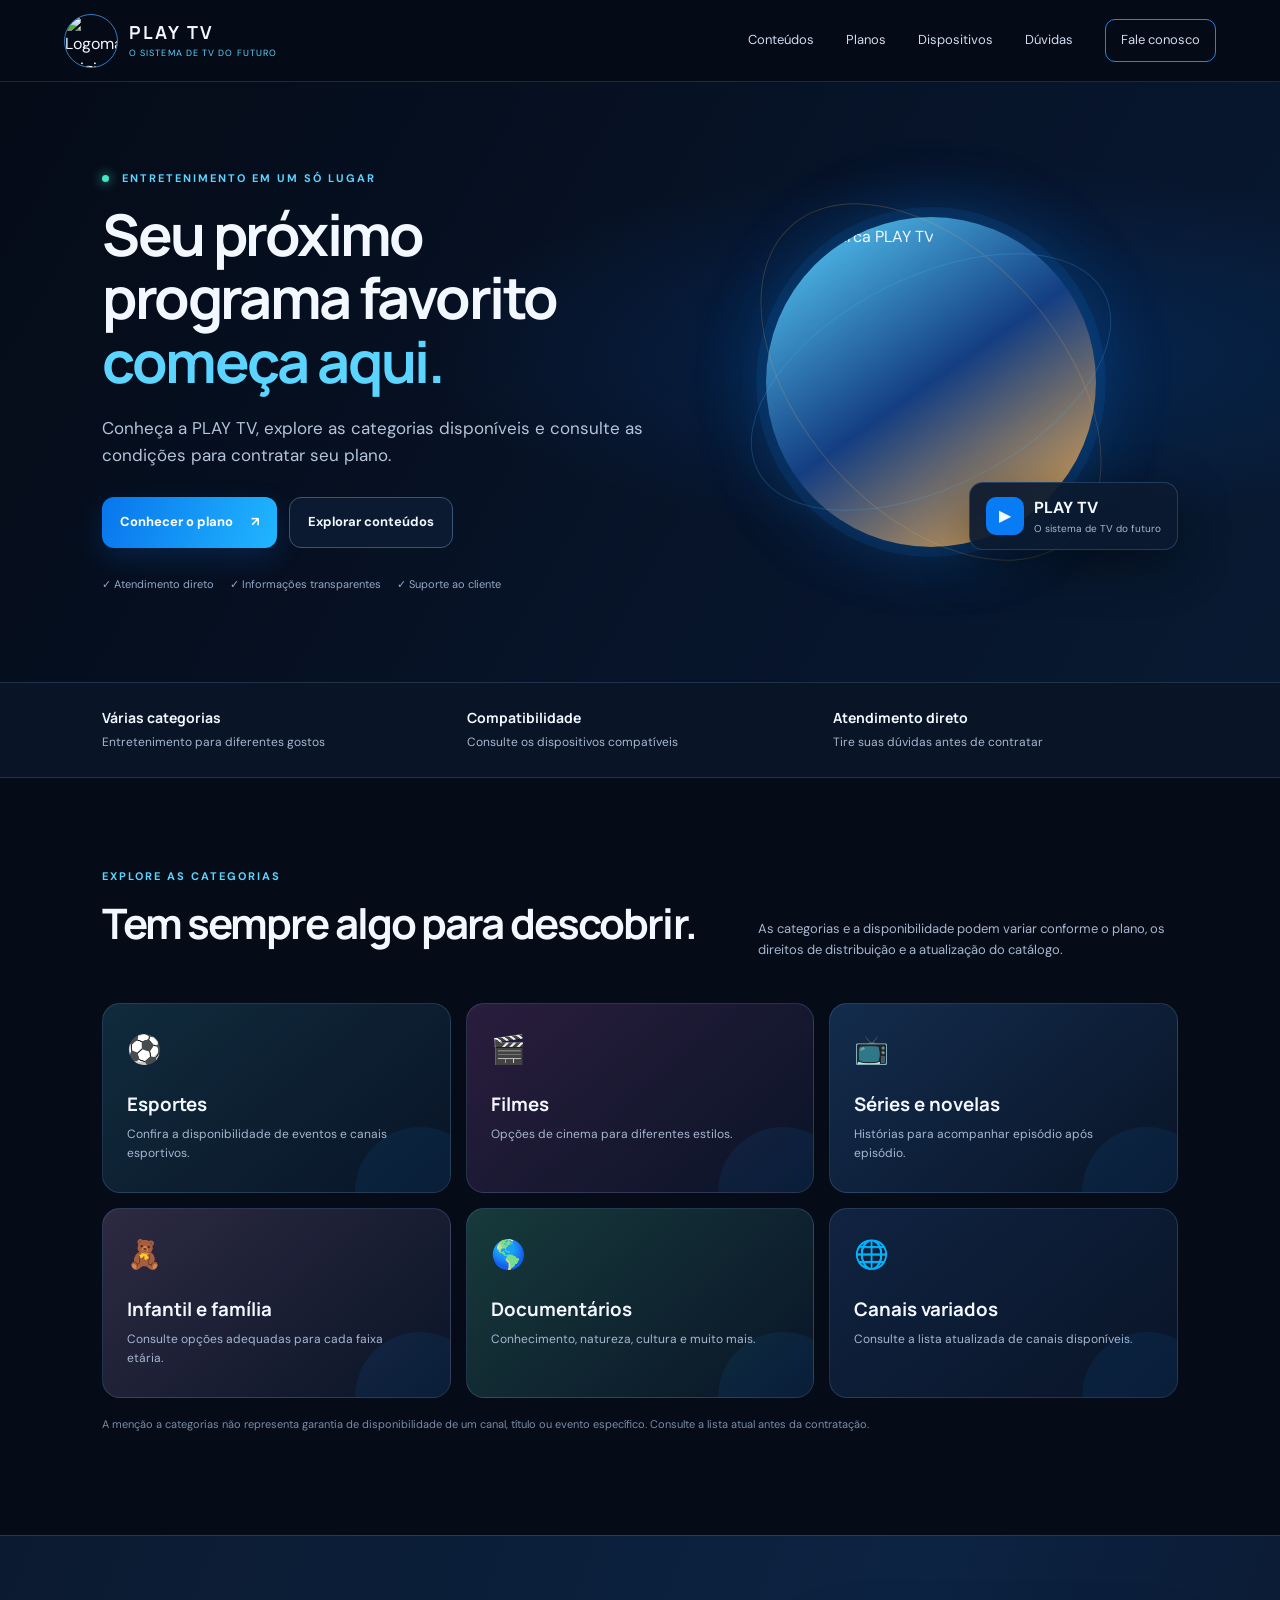
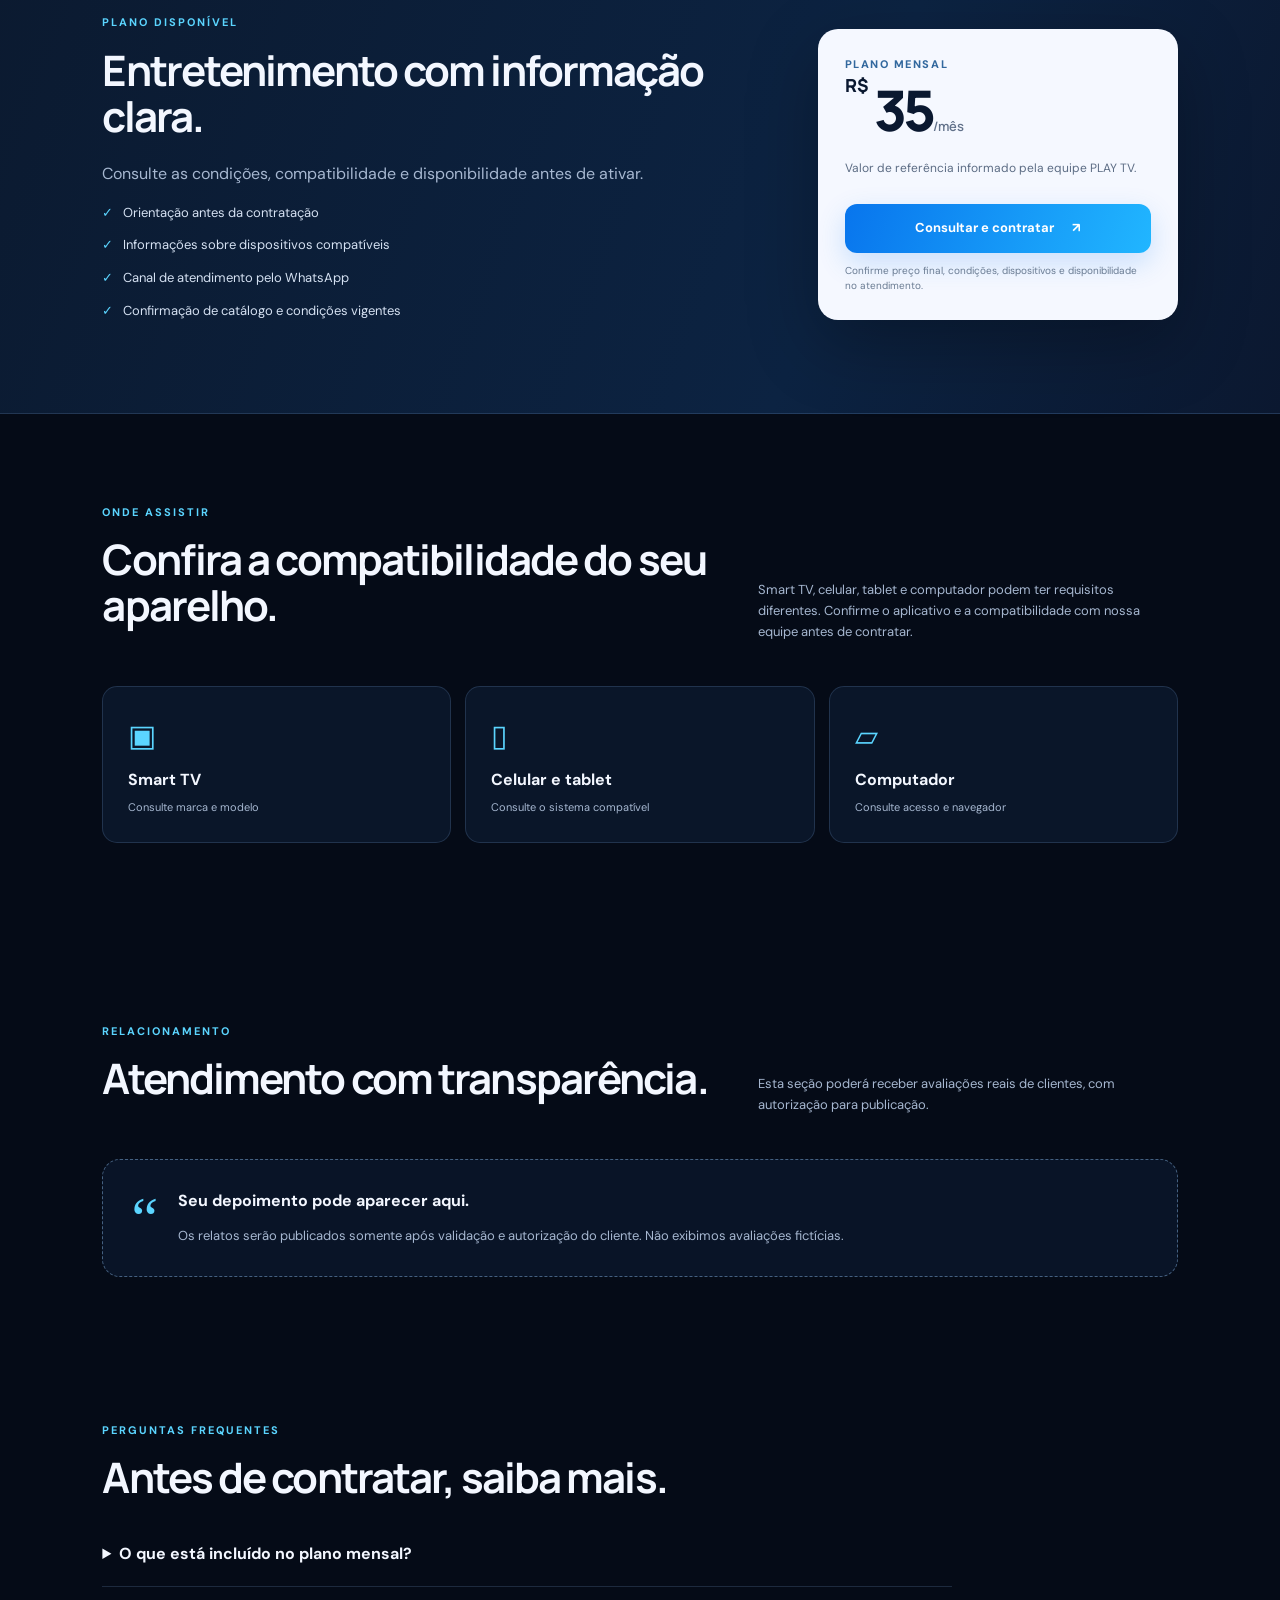
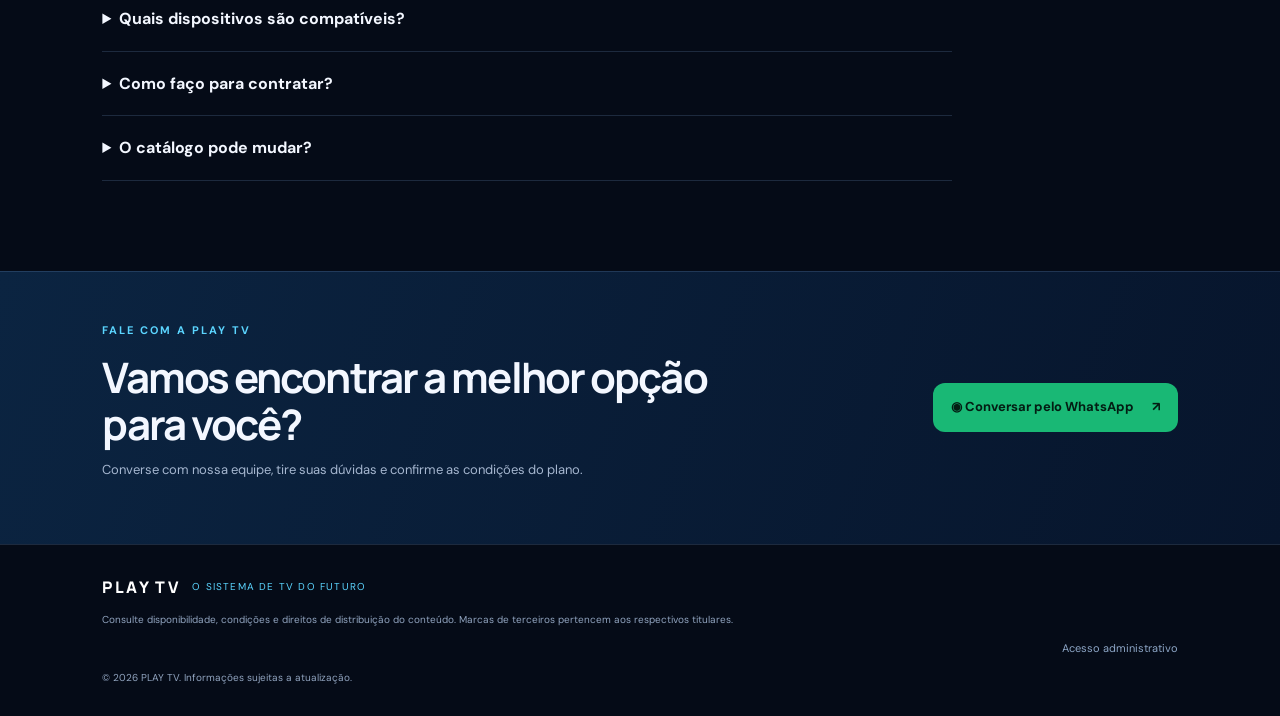
==== index.html @ 5b971e77 "Add files via upload" ====
<!doctype html>
<html lang="pt-BR">
<head>
<meta charset="utf-8"><meta name="viewport" content="width=device-width,initial-scale=1">
<meta name="theme-color" content="#07152e">
<meta name="description" content="Conheça a PLAY TV, opções de entretenimento, planos e atendimento.">
<title>PLAY TV | O sistema de TV do futuro</title>
<link rel="icon" href="assets/play-tv-logo-original.jpg">
<link rel="stylesheet" href="styles.css">
</head>
<body>
<header class="topbar">
  <a class="brand" href="#inicio" aria-label="PLAY TV início"><img src="assets/play-tv-logo-original.jpg" alt="Logomarca original PLAY TV"><span><b>PLAY TV</b><small>O SISTEMA DE TV DO FUTURO</small></span></a>
  <button class="menu-toggle" id="menuToggle" aria-label="Abrir menu">☰</button>
  <nav id="nav"><a href="#conteudos">Conteúdos</a><a href="#planos">Planos</a><a href="#dispositivos">Dispositivos</a><a href="#duvidas">Dúvidas</a><a class="nav-cta" href="#contato">Fale conosco</a></nav>
</header>
<main>
<section class="hero" id="inicio">
  <div class="hero-copy">
    <p class="eyebrow"><span class="live-dot"></span> ENTRETENIMENTO EM UM SÓ LUGAR</p>
    <h1>Seu próximo programa favorito <em>começa aqui.</em></h1>
    <p class="lead">Conheça a PLAY TV, explore as categorias disponíveis e consulte as condições para contratar seu plano.</p>
    <div class="hero-actions"><a class="button primary" href="#planos">Conhecer o plano <span>↗</span></a><a class="button secondary" href="#conteudos">Explorar conteúdos</a></div>
    <div class="trust-row"><span>✓ Atendimento direto</span><span>✓ Informações transparentes</span><span>✓ Suporte ao cliente</span></div>
  </div>
  <div class="hero-art"><div class="orbit orbit-a"></div><div class="orbit orbit-b"></div><div class="logo-frame"><img src="assets/play-tv-logo-original.jpg" alt="Logomarca PLAY TV"></div><div class="float-card"><span class="float-icon">▶</span><span><b>PLAY TV</b><small>O sistema de TV do futuro</small></span></div></div>
</section>
<section class="metrics" aria-label="Destaques"><div><b>Várias categorias</b><span>Entretenimento para diferentes gostos</span></div><div><b>Compatibilidade</b><span>Consulte os dispositivos compatíveis</span></div><div><b>Atendimento direto</b><span>Tire suas dúvidas antes de contratar</span></div></section>
<section class="section" id="conteudos">
  <div class="section-heading"><div><p class="eyebrow">EXPLORE AS CATEGORIAS</p><h2>Tem sempre algo para descobrir.</h2></div><p>As categorias e a disponibilidade podem variar conforme o plano, os direitos de distribuição e a atualização do catálogo.</p></div>
  <div class="category-grid">
    <article class="category cat-sports"><span>⚽</span><h3>Esportes</h3><p>Confira a disponibilidade de eventos e canais esportivos.</p></article>
    <article class="category cat-movies"><span>🎬</span><h3>Filmes</h3><p>Opções de cinema para diferentes estilos.</p></article>
    <article class="category cat-series"><span>📺</span><h3>Séries e novelas</h3><p>Histórias para acompanhar episódio após episódio.</p></article>
    <article class="category cat-family"><span>🧸</span><h3>Infantil e família</h3><p>Consulte opções adequadas para cada faixa etária.</p></article>
    <article class="category cat-docs"><span>🌎</span><h3>Documentários</h3><p>Conhecimento, natureza, cultura e muito mais.</p></article>
    <article class="category cat-world"><span>🌐</span><h3>Canais variados</h3><p>Consulte a lista atualizada de canais disponíveis.</p></article>
  </div>
  <p class="fineprint">A menção a categorias não representa garantia de disponibilidade de um canal, título ou evento específico. Consulte a lista atual antes da contratação.</p>
</section>
<section class="plan-section" id="planos"><div class="plan-wrap"><div><p class="eyebrow">PLANO DISPONÍVEL</p><h2>Entretenimento com informação clara.</h2><p class="muted">Consulte as condições, compatibilidade e disponibilidade antes de ativar.</p><ul class="check-list"><li>Orientação antes da contratação</li><li>Informações sobre dispositivos compatíveis</li><li>Canal de atendimento pelo WhatsApp</li><li>Confirmação de catálogo e condições vigentes</li></ul></div><article class="price-card"><div class="plan-label">PLANO MENSAL</div><div class="price"><span>R$</span>35<small>/mês</small></div><p>Valor de referência informado pela equipe PLAY TV.</p><a class="button primary full" href="#contato">Consultar e contratar <span>↗</span></a><small class="price-note">Confirme preço final, condições, dispositivos e disponibilidade no atendimento.</small></article></div></section>
<section class="section devices" id="dispositivos"><div class="section-heading"><div><p class="eyebrow">ONDE ASSISTIR</p><h2>Confira a compatibilidade do seu aparelho.</h2></div><p>Smart TV, celular, tablet e computador podem ter requisitos diferentes. Confirme o aplicativo e a compatibilidade com nossa equipe antes de contratar.</p></div><div class="device-grid"><div><span>▣</span><b>Smart TV</b><small>Consulte marca e modelo</small></div><div><span>▯</span><b>Celular e tablet</b><small>Consulte o sistema compatível</small></div><div><span>▱</span><b>Computador</b><small>Consulte acesso e navegador</small></div></div></section>
<section class="section reviews"><div class="section-heading"><div><p class="eyebrow">RELACIONAMENTO</p><h2>Atendimento com transparência.</h2></div><p>Esta seção poderá receber avaliações reais de clientes, com autorização para publicação.</p></div><div class="review-placeholder"><span>“</span><div><b>Seu depoimento pode aparecer aqui.</b><p>Os relatos serão publicados somente após validação e autorização do cliente. Não exibimos avaliações fictícias.</p></div></div></section>
<section class="faq-section section" id="duvidas"><p class="eyebrow">PERGUNTAS FREQUENTES</p><h2>Antes de contratar, saiba mais.</h2><div class="faq-list">
<details><summary>O que está incluído no plano mensal?</summary><p>O conteúdo disponível depende do catálogo e das condições vigentes. Peça a lista atualizada antes de contratar.</p></details>
<details><summary>Quais dispositivos são compatíveis?</summary><p>A compatibilidade depende do aplicativo, do aparelho e do sistema operacional. Informe o modelo do seu dispositivo no atendimento.</p></details>
<details><summary>Como faço para contratar?</summary><p>Entre em contato pelo botão de WhatsApp, confirme preço, catálogo, requisitos e condições de uso.</p></details>
<details><summary>O catálogo pode mudar?</summary><p>Sim. Disponibilidade de canais e títulos pode mudar. Por isso, a lista atualizada deve ser confirmada antes da contratação.</p></details>
</div></section>
<section class="contact-section" id="contato"><div><p class="eyebrow">FALE COM A PLAY TV</p><h2>Vamos encontrar a melhor opção para você?</h2><p>Converse com nossa equipe, tire suas dúvidas e confirme as condições do plano.</p></div><a class="button whatsapp" id="whatsappLink" href="https://wa.me/5531993177883" target="_blank" rel="noopener">◉ Conversar pelo WhatsApp <span>↗</span></a></section>
</main>
<footer><a class="footer-brand" href="#inicio">PLAY TV</a><span>O SISTEMA DE TV DO FUTURO</span><small>Consulte disponibilidade, condições e direitos de distribuição do conteúdo. Marcas de terceiros pertencem aos respectivos titulares.</small><a href="admin.html" class="admin-link">Acesso administrativo</a><small>© <span id="year"></span> PLAY TV. Informações sujeitas a atualização.</small></footer>
<script src="app.js"></script>
</body></html>
---- styles.css ----
@import url('https://fonts.googleapis.com/css2?family=DM+Sans:wght@400;500;600;700&family=Manrope:wght@400;500;600;700;800&display=swap');
:root{--bg:#050b17;--panel:#0b1830;--panel2:#102341;--blue:#1688ff;--cyan:#5bd5ff;--gold:#ffb44a;--text:#f3f7ff;--muted:#a6b7d0;--line:rgba(140,180,235,.18);--radius:22px}*{box-sizing:border-box}html{scroll-behavior:smooth;scroll-padding-top:90px}body{margin:0;background:var(--bg);color:var(--text);font-family:'DM Sans',sans-serif;line-height:1.6}a{color:inherit;text-decoration:none}.topbar{height:82px;padding:10px clamp(18px,5vw,76px);display:flex;align-items:center;justify-content:space-between;gap:20px;position:sticky;top:0;z-index:10;background:rgba(5,11,23,.91);backdrop-filter:blur(18px);border-bottom:1px solid var(--line)}.brand{display:flex;align-items:center;gap:11px}.brand img{width:54px;height:54px;object-fit:cover;border-radius:50%;border:1px solid #347cc4}.brand span{display:grid;line-height:1.2}.brand b{font-family:Manrope,sans-serif;letter-spacing:.12em;font-size:18px}.brand small{color:var(--cyan);font-size:9px;letter-spacing:.12em;margin-top:5px}nav{display:flex;align-items:center;gap:clamp(12px,2.5vw,34px);font-size:13px;color:#d0dced}nav a:hover{color:var(--cyan)}.nav-cta{padding:10px 15px;border:1px solid #2b82dc;border-radius:10px}.menu-toggle{display:none;background:none;border:0;color:white;font-size:26px}.hero{min-height:600px;padding:70px clamp(20px,8vw,120px);display:grid;grid-template-columns:1.05fr .95fr;align-items:center;gap:35px;background:radial-gradient(ellipse at 76% 45%,rgba(0,117,255,.18),transparent 40%),linear-gradient(120deg,#050b17,#07152c 70%,#081a31)}.eyebrow{font-size:11px;font-weight:700;letter-spacing:.18em;color:var(--cyan);margin:0 0 15px}.live-dot{display:inline-block;width:7px;height:7px;border-radius:50%;background:#41e7c1;margin-right:8px;box-shadow:0 0 12px #41e7c1}.hero h1,.section h2,.plan-wrap h2,.contact-section h2{font-family:Manrope,sans-serif;font-size:clamp(34px,4.5vw,58px);line-height:1.1;letter-spacing:-.045em;margin:0 0 22px}.hero h1 em{font-style:normal;color:var(--cyan)}.lead{font-size:17px;color:#b4c4db;max-width:580px}.hero-actions{display:flex;gap:12px;flex-wrap:wrap;margin:28px 0}.button{display:inline-flex;justify-content:center;align-items:center;gap:18px;padding:14px 18px;border-radius:12px;font-weight:700;font-size:13px;transition:transform .2s,filter .2s}.button:hover{transform:translateY(-2px);filter:brightness(1.1)}.primary{background:linear-gradient(110deg,#0875ed,#21b6ff);box-shadow:0 10px 28px #0875ed30;color:white}.secondary{border:1px solid #3b5578;background:#0b1a30}.trust-row{display:flex;gap:16px;flex-wrap:wrap;color:#91a8c5;font-size:11px}.hero-art{height:420px;display:grid;place-items:center;position:relative;isolation:isolate}.hero-art:before{content:"";position:absolute;width:270px;height:270px;border-radius:50%;background:#007dff35;filter:blur(50px);z-index:-1}.logo-frame{width:min(78%,330px);aspect-ratio:1;border-radius:50%;padding:7px;background:linear-gradient(145deg,#5bd5ff,#143e82,#ffb44a);box-shadow:0 0 0 10px #137de51c,0 0 80px #1188ff38;overflow:hidden}.logo-frame img{width:100%;height:100%;object-fit:cover;border-radius:50%}.orbit{position:absolute;border:1px solid #48baff38;border-radius:50%;width:390px;height:210px;transform:rotate(-27deg)}.orbit-b{width:420px;height:260px;transform:rotate(48deg);border-color:#ffb44a32}.float-card{position:absolute;bottom:42px;right:0;background:#0b1a30ed;border:1px solid #4f83ba55;padding:12px 16px;border-radius:14px;display:flex;align-items:center;gap:10px;box-shadow:0 15px 50px #0006}.float-icon{display:grid;place-items:center;background:#087cf5;border-radius:10px;width:38px;height:38px}.float-card span:last-child{display:grid}.float-card small{font-size:10px;color:var(--muted)}.metrics{display:grid;grid-template-columns:repeat(3,1fr);padding:24px clamp(20px,8vw,120px);background:#091427;border-block:1px solid var(--line);gap:20px}.metrics div{display:grid;gap:4px}.metrics b{font-family:Manrope,sans-serif;font-size:14px}.metrics span{font-size:12px;color:var(--muted)}.section{padding:90px clamp(20px,8vw,120px)}.section-heading{display:flex;align-items:end;justify-content:space-between;gap:35px;margin-bottom:35px}.section-heading h2,.section h2,.plan-wrap h2,.contact-section h2{font-size:clamp(29px,3.3vw,42px)}.section-heading>p{max-width:420px;color:var(--muted);font-size:13px;margin:0 0 8px}.category-grid{display:grid;grid-template-columns:repeat(3,1fr);gap:15px}.category{min-height:190px;padding:24px;border:1px solid var(--line);border-radius:18px;background:linear-gradient(140deg,#102341,#091427);position:relative;overflow:hidden}.category:after{content:"";position:absolute;width:130px;height:130px;border-radius:50%;right:-35px;bottom:-65px;background:#118cff15}.category>span{font-size:28px}.category h3{margin:17px 0 5px;font-family:Manrope,sans-serif}.category p{margin:0;color:var(--muted);font-size:12px;max-width:290px}.cat-sports{background:linear-gradient(140deg,#102b3c,#091427)}.cat-movies{background:linear-gradient(140deg,#2a1d3d,#091427)}.cat-series{background:linear-gradient(140deg,#132c4c,#091427)}.cat-family{background:linear-gradient(140deg,#2d2a42,#091427)}.cat-docs{background:linear-gradient(140deg,#173a3b,#091427)}.fineprint{font-size:11px;color:#788da9;margin-top:18px}.plan-section{padding:78px clamp(20px,8vw,120px);background:linear-gradient(110deg,#0b1a30,#0c2342 65%,#0b1830);border-block:1px solid var(--line)}.plan-wrap{display:grid;grid-template-columns:1fr minmax(260px,360px);gap:50px;align-items:center;max-width:1100px;margin:auto}.muted{color:var(--muted)}.check-list{list-style:none;padding:0;display:grid;gap:12px;color:#d5e1f2;font-size:13px}.check-list li:before{content:"✓";color:var(--cyan);margin-right:10px}.price-card{background:#f5f8ff;color:#0a1830;border-radius:20px;padding:27px;box-shadow:0 24px 70px #0004}.plan-label{font-size:11px;letter-spacing:.14em;font-weight:800;color:#32689e}.price{font-family:Manrope,sans-serif;font-size:56px;font-weight:800;letter-spacing:-.06em;line-height:1.3}.price span{font-size:18px;vertical-align:top;letter-spacing:0;margin-right:5px}.price small{font-size:13px;letter-spacing:0;color:#61718a;font-weight:600}.price-card p{font-size:12px;color:#5c6c84}.full{width:100%;margin:14px 0 10px}.price-note{display:block;color:#697b92;font-size:10px;line-height:1.5}.device-grid{display:grid;grid-template-columns:repeat(3,1fr);gap:14px}.device-grid>div{padding:25px;border:1px solid var(--line);border-radius:15px;display:grid;gap:7px;background:#0a1629}.device-grid span{font-size:30px;color:var(--cyan)}.device-grid small{color:var(--muted);font-size:11px}.review-placeholder{display:flex;gap:20px;padding:28px;border:1px dashed #456181;border-radius:18px;background:#091427}.review-placeholder>span{font-family:Georgia,serif;font-size:60px;color:var(--cyan);line-height:1}.review-placeholder p{color:var(--muted);font-size:13px;margin-bottom:0}.faq-section{padding-top:55px}.faq-list{max-width:850px}.faq-list details{border-bottom:1px solid var(--line);padding:19px 0}.faq-list summary{cursor:pointer;font-weight:700}.faq-list details p{font-size:13px;color:var(--muted);max-width:760px}.contact-section{padding:50px clamp(20px,8vw,120px);display:flex;justify-content:space-between;align-items:center;gap:30px;background:linear-gradient(110deg,#0b2441,#07152c);border-top:1px solid var(--line)}.contact-section h2{max-width:650px;margin-bottom:10px}.contact-section p:not(.eyebrow){color:var(--muted);font-size:13px}.whatsapp{background:#19b875;color:#031d13;white-space:nowrap}footer{padding:30px clamp(20px,8vw,120px);display:flex;align-items:center;gap:12px;flex-wrap:wrap;border-top:1px solid var(--line);color:#91a4bf}footer .footer-brand{font-family:Manrope,sans-serif;font-weight:800;letter-spacing:.15em;color:white}footer>span{font-size:10px;color:var(--cyan);letter-spacing:.12em}footer small{width:100%;font-size:10px}.admin-link{font-size:11px;margin-left:auto;color:#8da6c6}
@media(max-width:800px){.topbar{height:72px}.brand img{width:47px;height:47px}.menu-toggle{display:block}nav{display:none;position:absolute;top:71px;left:0;right:0;padding:20px;background:#07152c;flex-direction:column;align-items:stretch;border-bottom:1px solid var(--line)}nav.open{display:flex}.hero{grid-template-columns:1fr;padding-top:55px;gap:0}.hero-art{height:330px;grid-row:1}.logo-frame{width:235px}.orbit{width:300px;height:170px}.orbit-b{width:330px;height:200px}.float-card{right:2%;bottom:15px}.hero-copy{padding-bottom:25px}.metrics{grid-template-columns:1fr;gap:14px}.section{padding-top:65px;padding-bottom:65px}.section-heading{display:block}.section-heading>p{margin-top:14px}.category-grid{grid-template-columns:repeat(2,1fr)}.plan-wrap{grid-template-columns:1fr;gap:25px}.price-card{max-width:420px;width:100%}.contact-section{align-items:flex-start;flex-direction:column}.whatsapp{white-space:normal}.admin-link{margin-left:0}}@media(max-width:480px){.hero h1{font-size:38px}.category-grid{grid-template-columns:1fr}.category{min-height:155px}.device-grid{grid-template-columns:1fr}.trust-row{display:grid;gap:7px}.hero-art{height:290px}.logo-frame{width:205px}.float-card{right:-5px;bottom:8px}.section-heading h2{font-size:31px}}
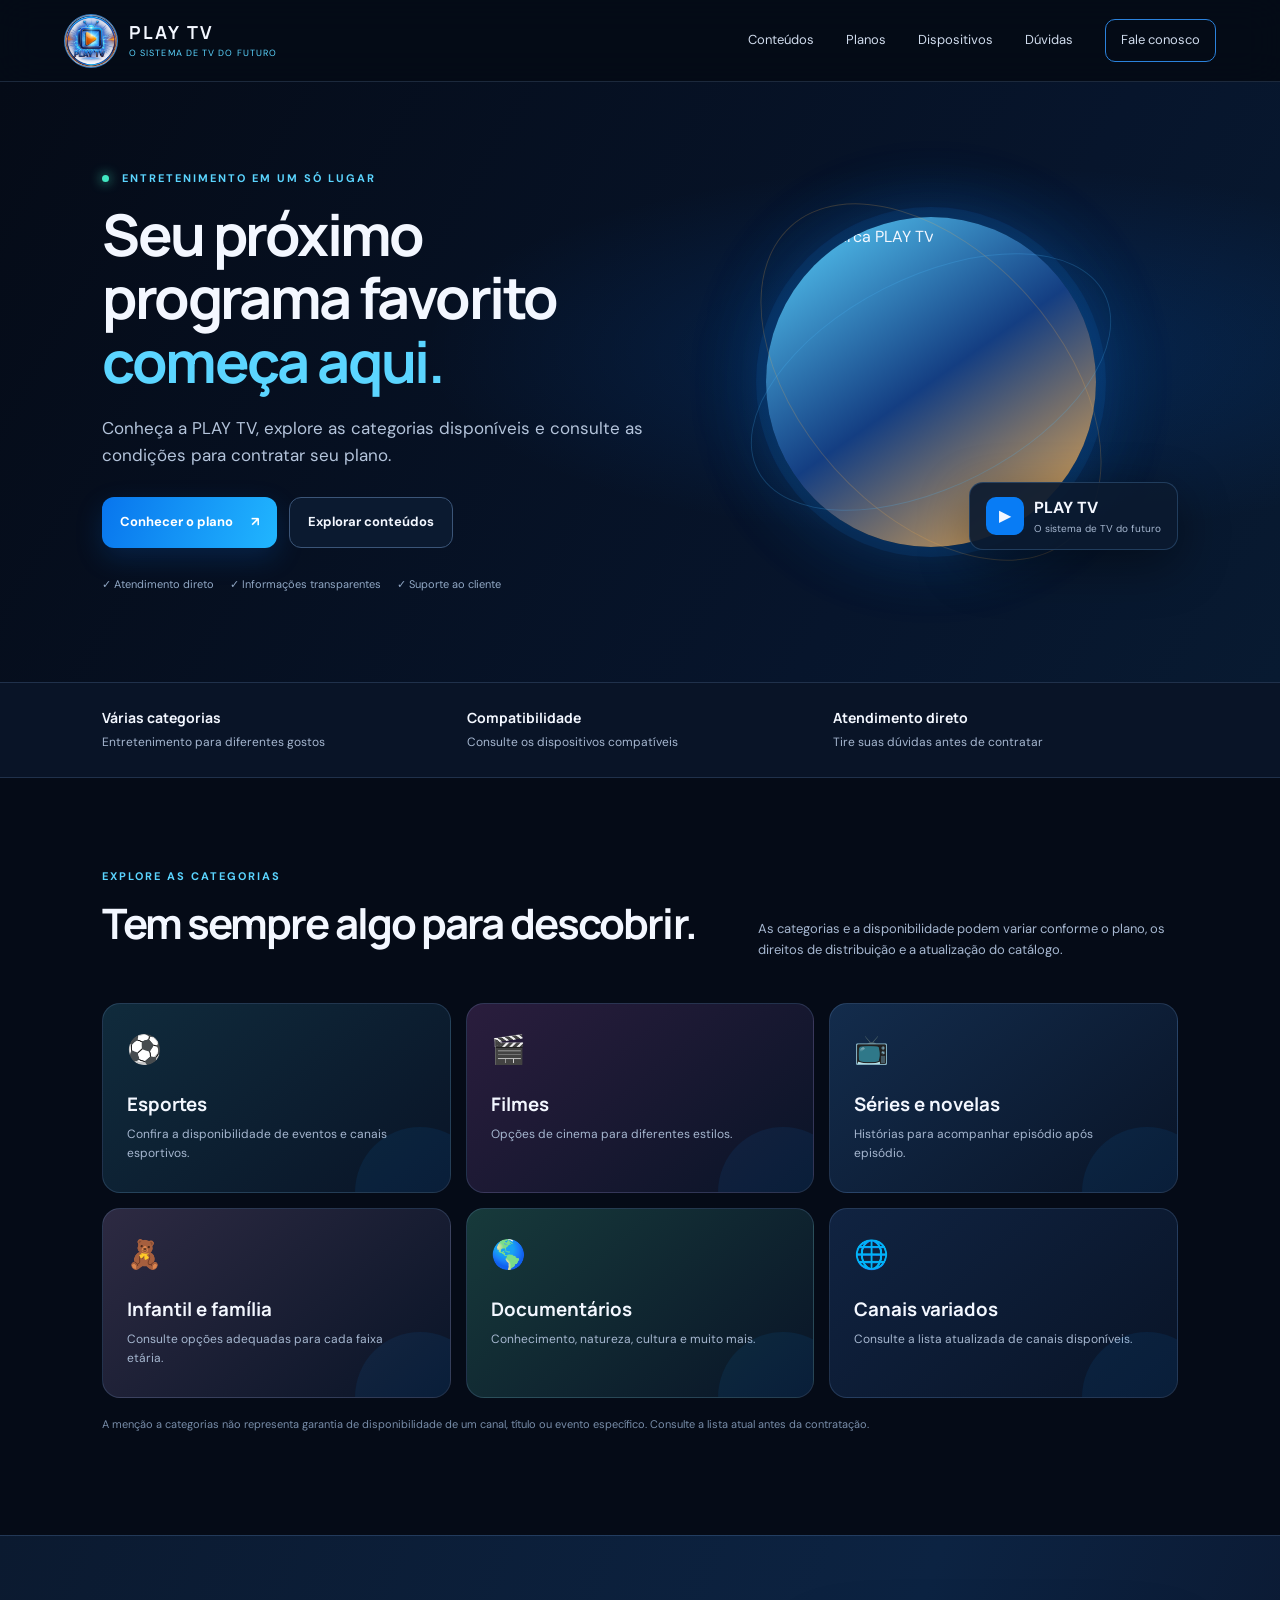
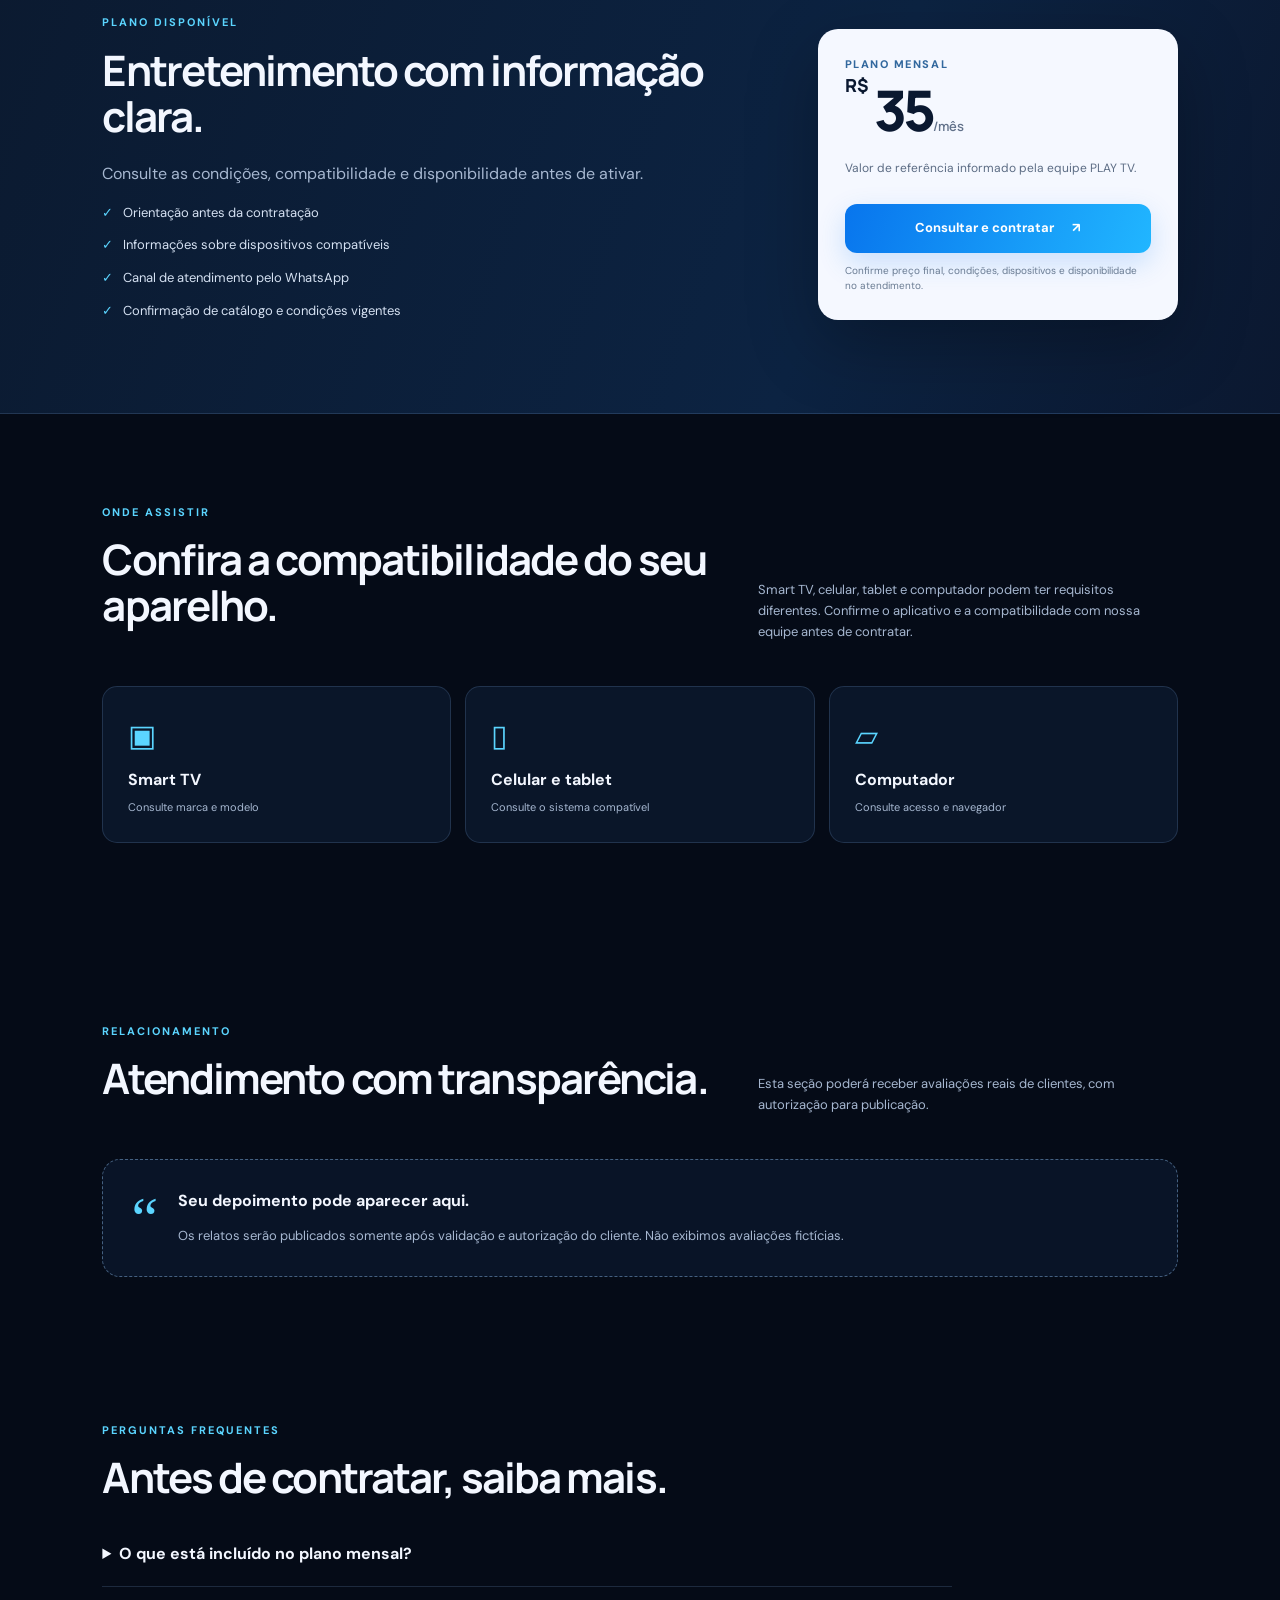
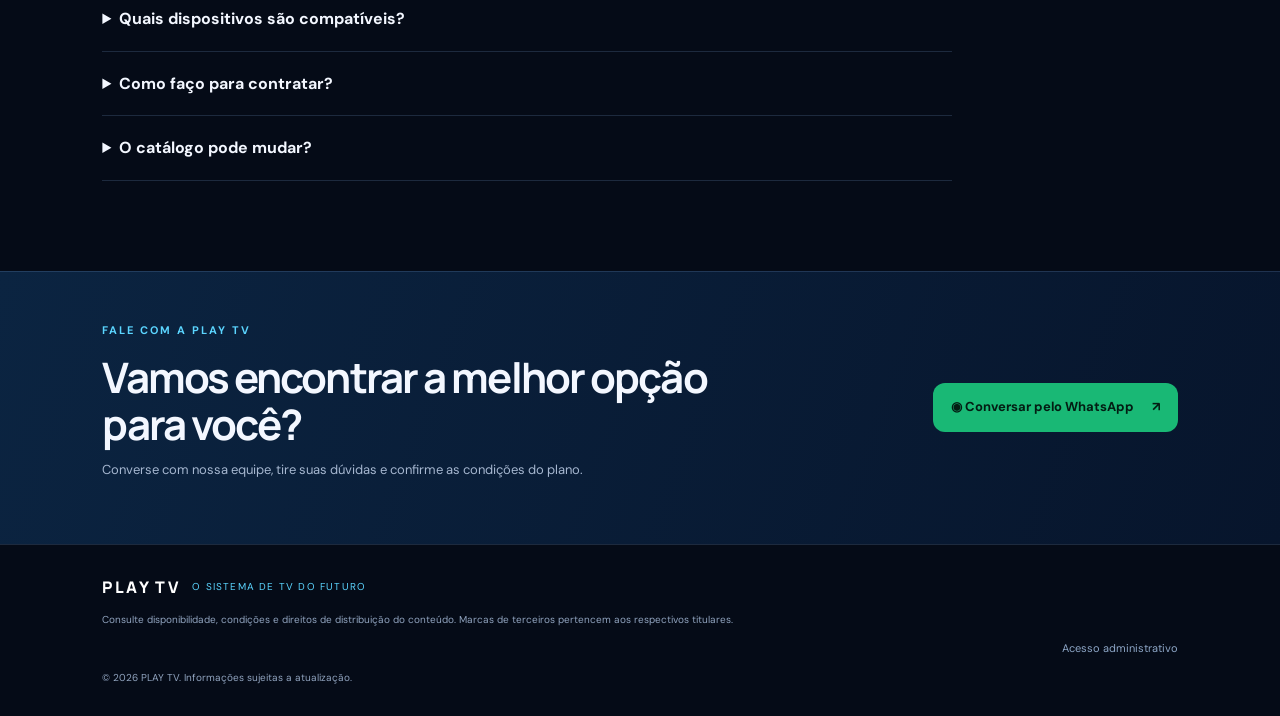
==== commit 1e91aee5: "Update logo image source in index.html" ====
--- a/index.html
+++ b/index.html
@@ -5,12 +5,12 @@
 <meta name="theme-color" content="#07152e">
 <meta name="description" content="Conheça a PLAY TV, opções de entretenimento, planos e atendimento.">
 <title>PLAY TV | O sistema de TV do futuro</title>
-<link rel="icon" href="assets/play-tv-logo-original.jpg">
+<link rel="icon" href="play-tv-logo-original.jpg">
 <link rel="stylesheet" href="styles.css">
 </head>
 <body>
 <header class="topbar">
-  <a class="brand" href="#inicio" aria-label="PLAY TV início"><img src="assets/play-tv-logo-original.jpg" alt="Logomarca original PLAY TV"><span><b>PLAY TV</b><small>O SISTEMA DE TV DO FUTURO</small></span></a>
+<a class="brand" href="#inicio" aria-label="PLAY TV início"><img src="play-tv-logo-original.jpg" alt="Logomarca original PLAY TV"><span><b>PLAY TV</b><small>O SISTEMA DE TV DO FUTURO</small></span></a>
   <button class="menu-toggle" id="menuToggle" aria-label="Abrir menu">☰</button>
   <nav id="nav"><a href="#conteudos">Conteúdos</a><a href="#planos">Planos</a><a href="#dispositivos">Dispositivos</a><a href="#duvidas">Dúvidas</a><a class="nav-cta" href="#contato">Fale conosco</a></nav>
 </header>
@@ -51,4 +51,4 @@
 </main>
 <footer><a class="footer-brand" href="#inicio">PLAY TV</a><span>O SISTEMA DE TV DO FUTURO</span><small>Consulte disponibilidade, condições e direitos de distribuição do conteúdo. Marcas de terceiros pertencem aos respectivos titulares.</small><a href="admin.html" class="admin-link">Acesso administrativo</a><small>© <span id="year"></span> PLAY TV. Informações sujeitas a atualização.</small></footer>
 <script src="app.js"></script>
-</body></html>+</body></html>
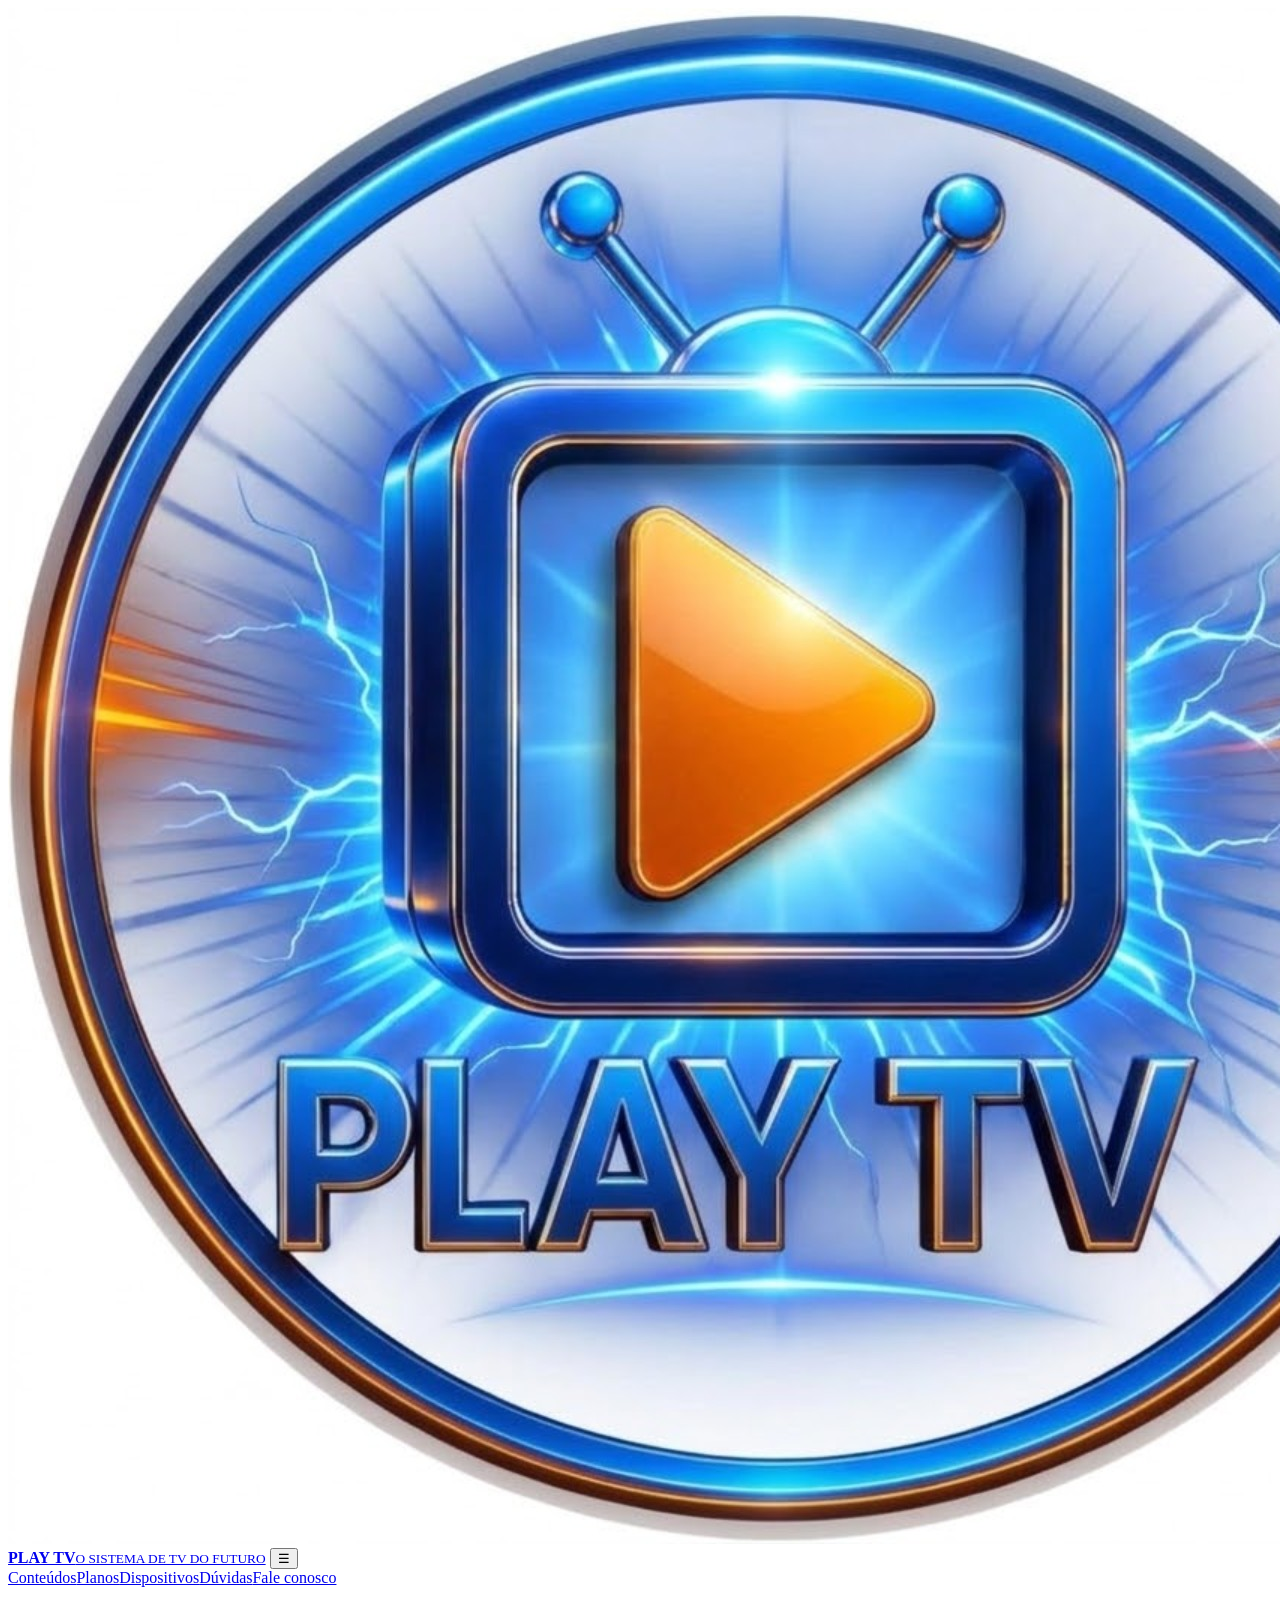
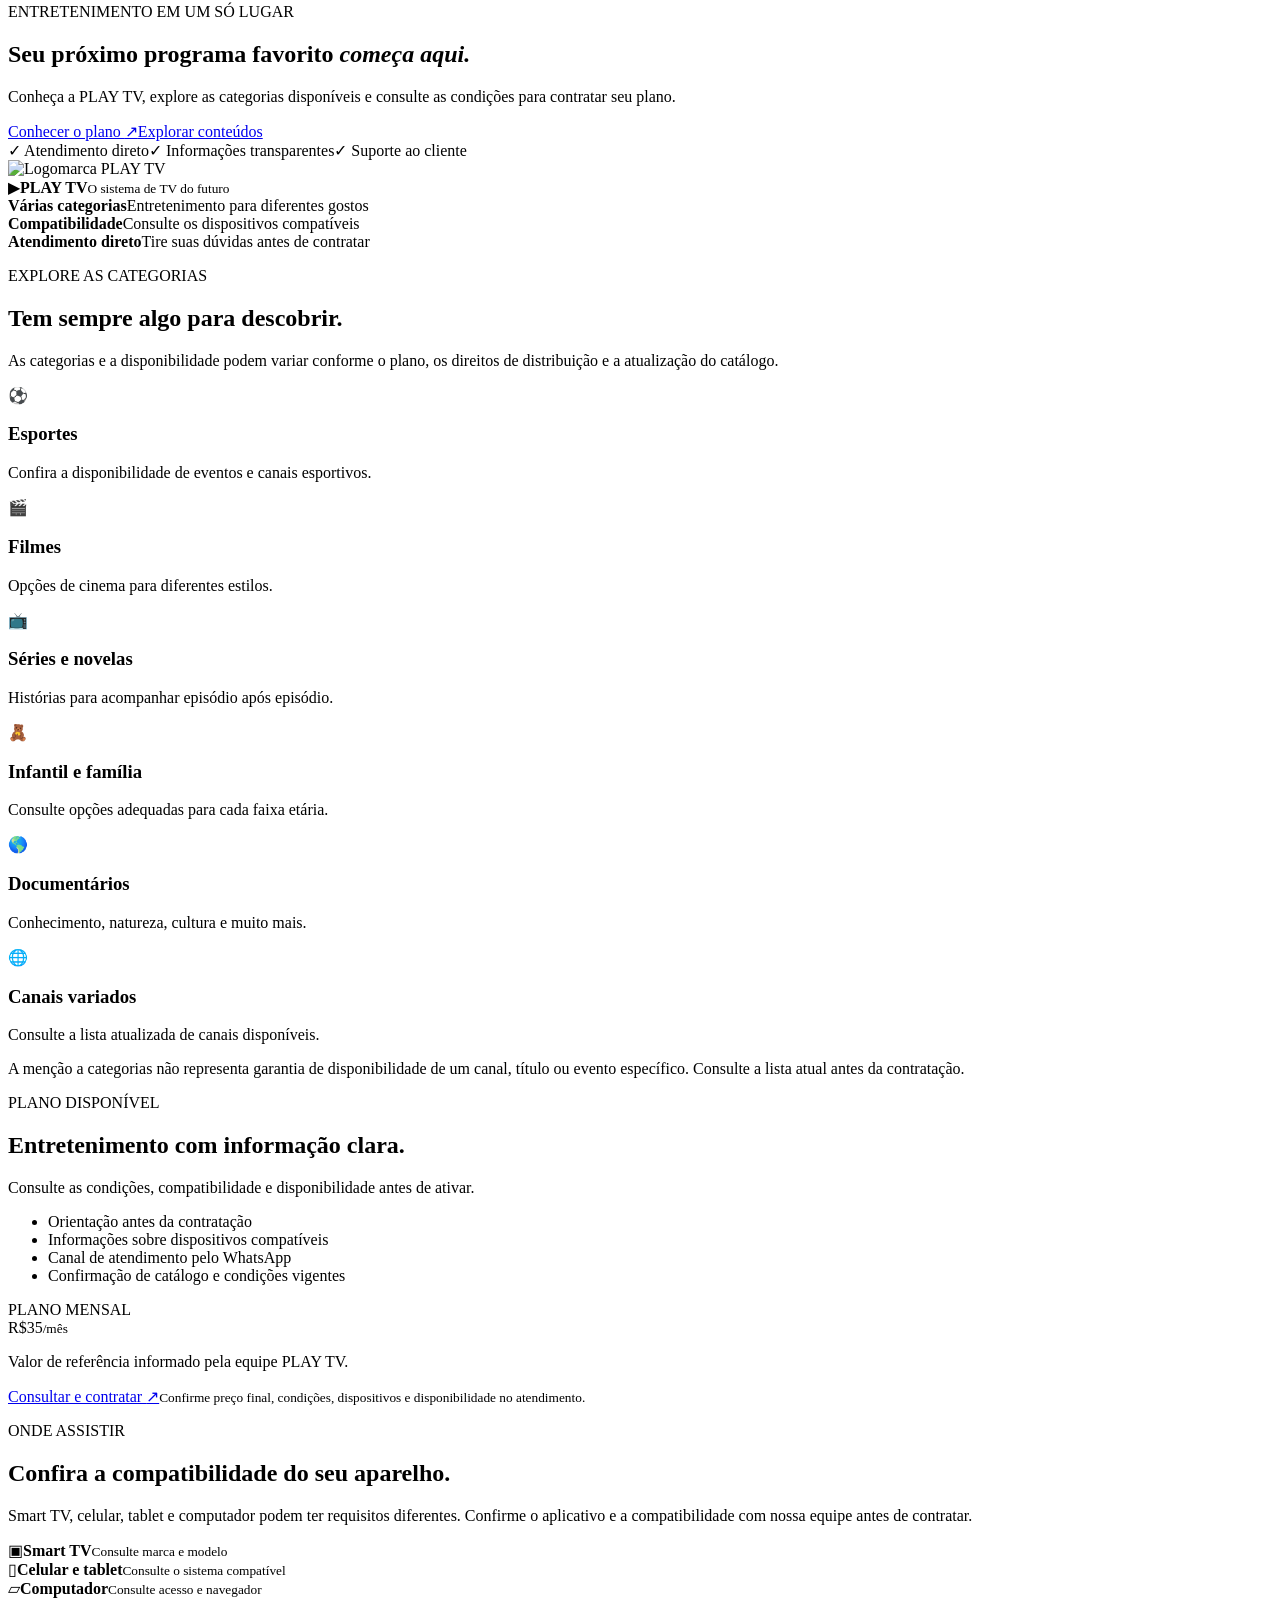
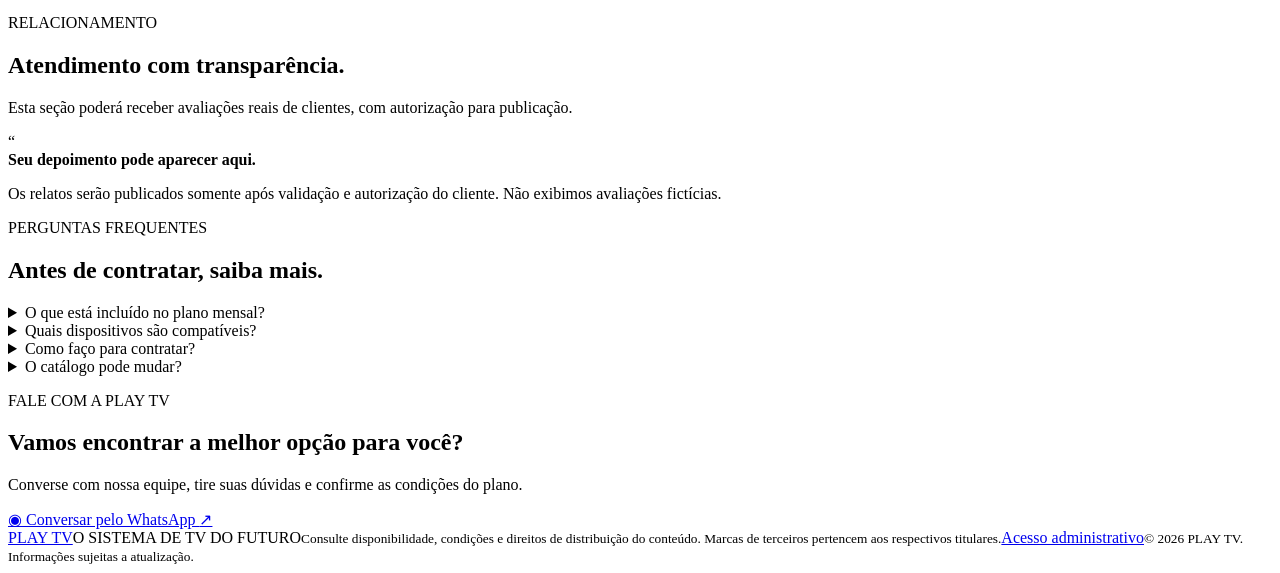
==== commit 61691654: "Change stylesheet link from styles.css to estilos.css" ====
--- a/index.html
+++ b/index.html
@@ -6,7 +6,7 @@
 <meta name="description" content="Conheça a PLAY TV, opções de entretenimento, planos e atendimento.">
 <title>PLAY TV | O sistema de TV do futuro</title>
 <link rel="icon" href="play-tv-logo-original.jpg">
-<link rel="stylesheet" href="styles.css">
+<link rel="stylesheet" href="estilos.css">
 </head>
 <body>
 <header class="topbar">
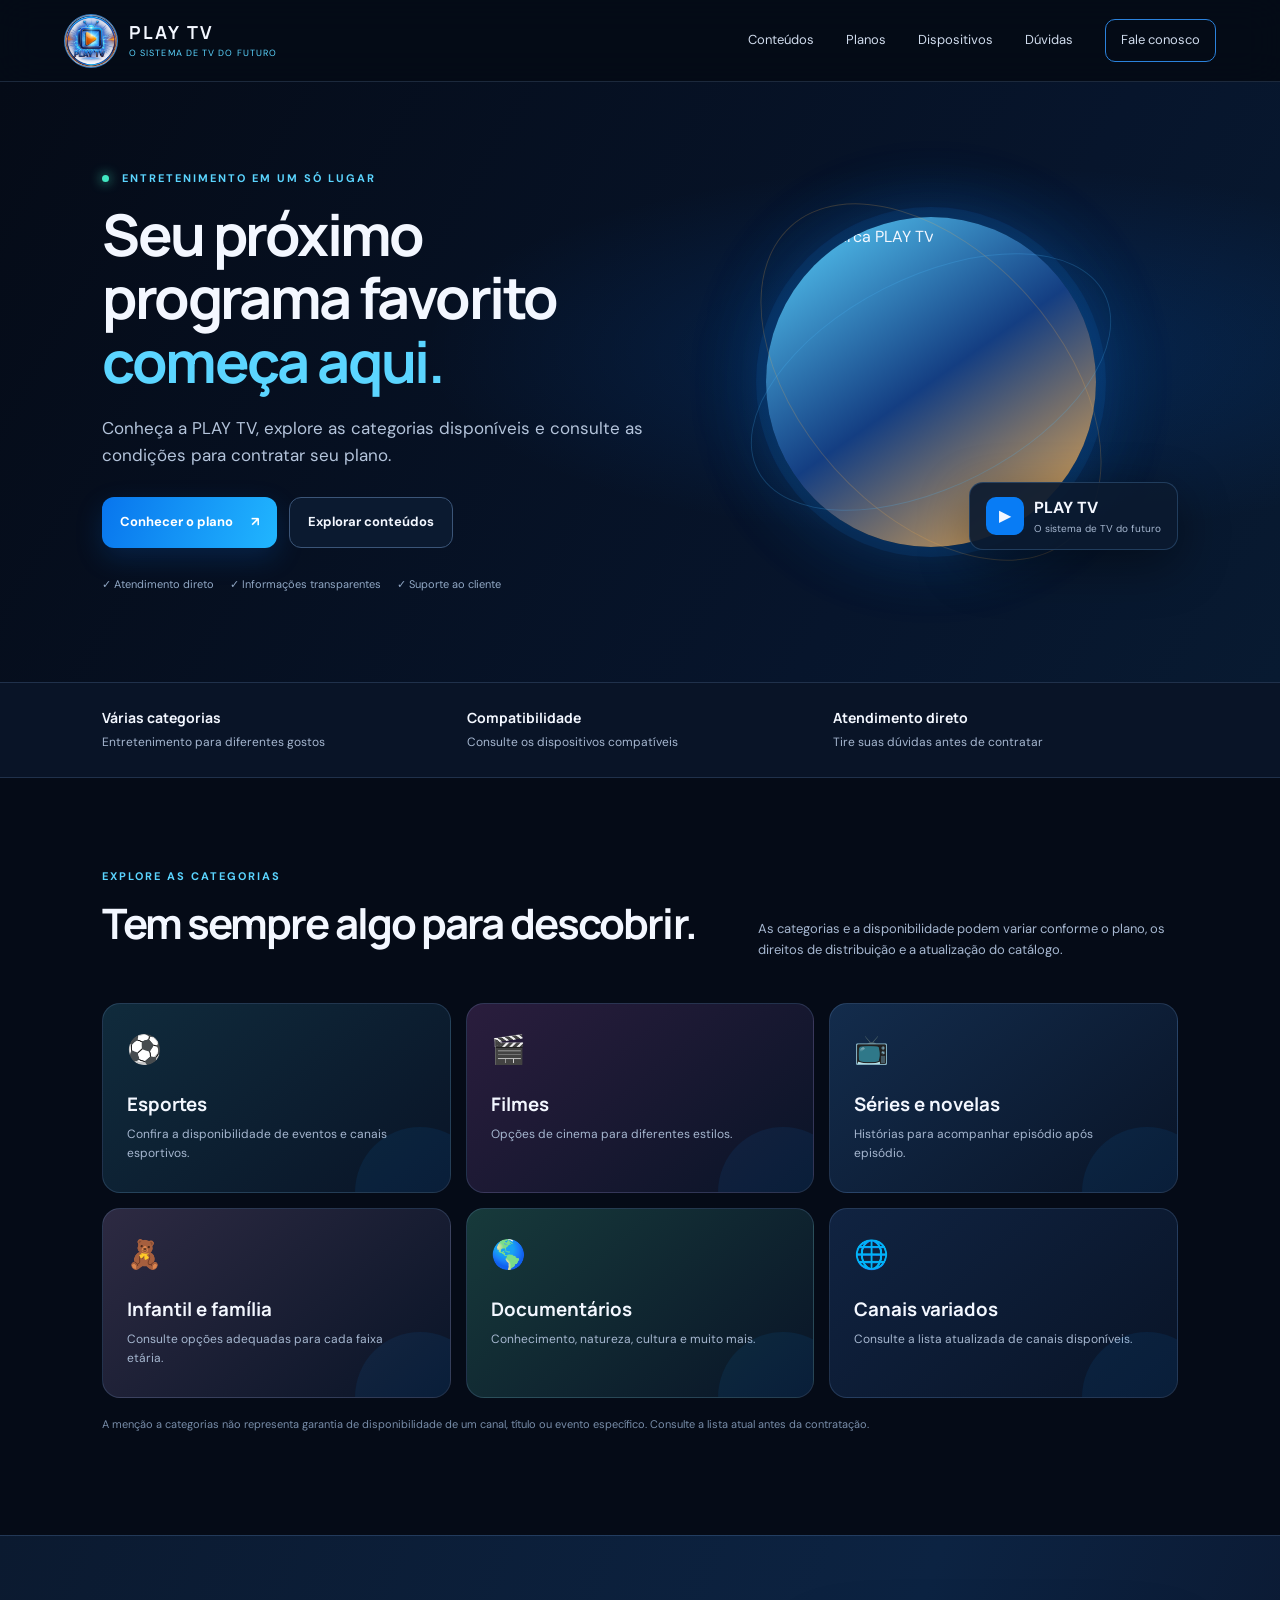
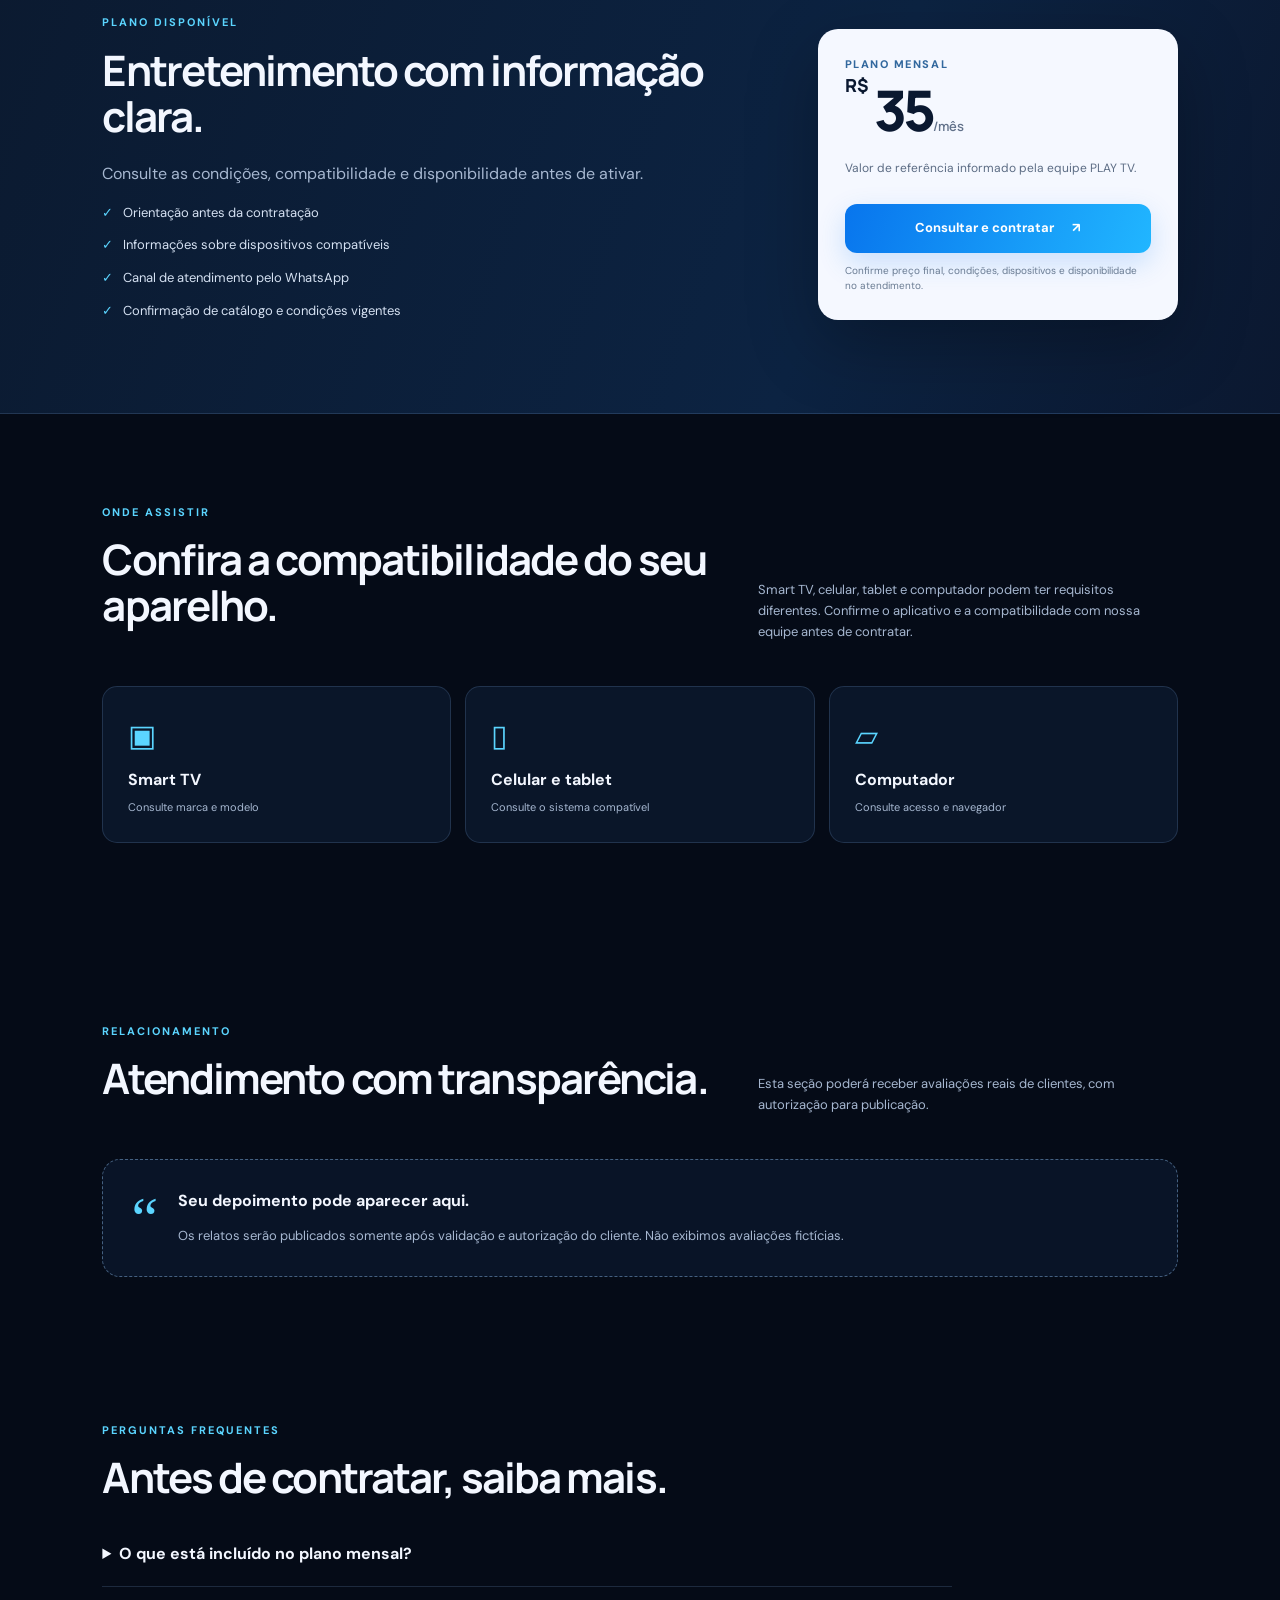
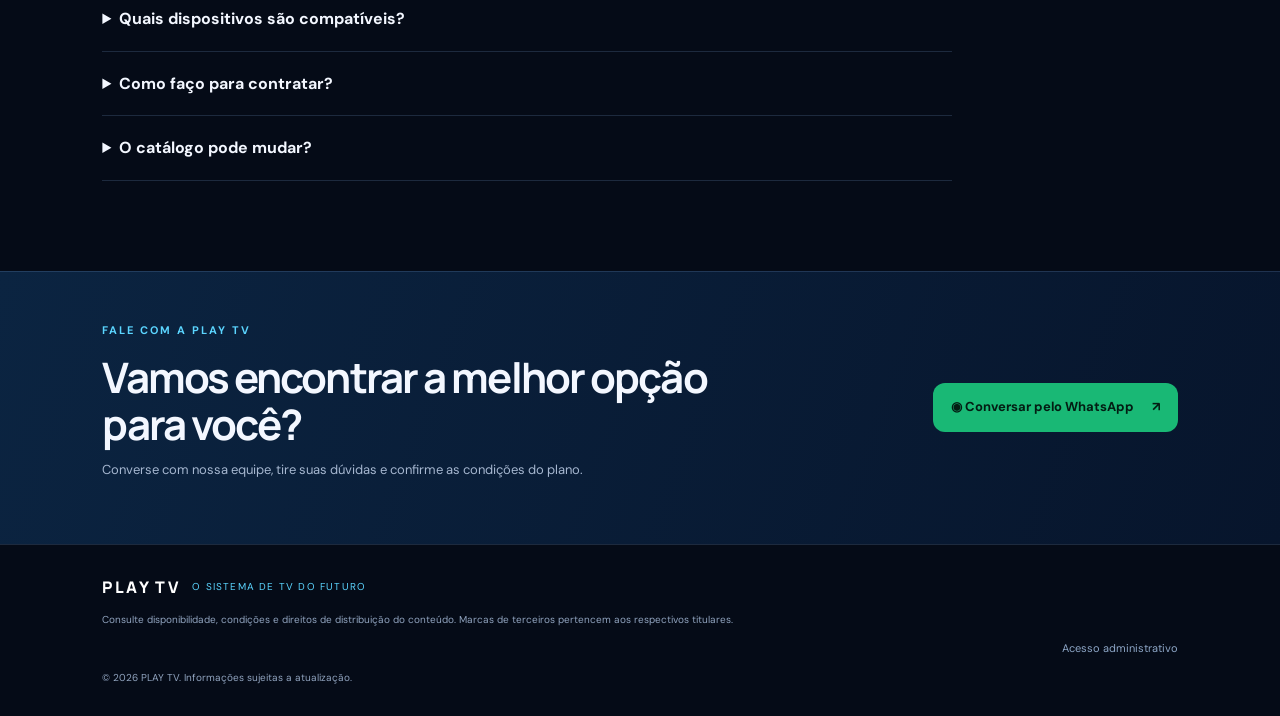
==== commit ac8ea36d: "Update stylesheet link from estilos.css to styles.css" ====
--- a/index.html
+++ b/index.html
@@ -6,7 +6,7 @@
 <meta name="description" content="Conheça a PLAY TV, opções de entretenimento, planos e atendimento.">
 <title>PLAY TV | O sistema de TV do futuro</title>
 <link rel="icon" href="play-tv-logo-original.jpg">
-<link rel="stylesheet" href="estilos.css">
+<link rel="stylesheet" href="styles.css">
 </head>
 <body>
 <header class="topbar">
--- a/styles.css
+++ b/styles.css
@@ -0,0 +1,3 @@
+@import url('https://fonts.googleapis.com/css2?family=DM+Sans:wght@400;500;600;700&family=Manrope:wght@400;500;600;700;800&display=swap');
+:root{--bg:#050b17;--panel:#0b1830;--panel2:#102341;--blue:#1688ff;--cyan:#5bd5ff;--gold:#ffb44a;--text:#f3f7ff;--muted:#a6b7d0;--line:rgba(140,180,235,.18);--radius:22px}*{box-sizing:border-box}html{scroll-behavior:smooth;scroll-padding-top:90px}body{margin:0;background:var(--bg);color:var(--text);font-family:'DM Sans',sans-serif;line-height:1.6}a{color:inherit;text-decoration:none}.topbar{height:82px;padding:10px clamp(18px,5vw,76px);display:flex;align-items:center;justify-content:space-between;gap:20px;position:sticky;top:0;z-index:10;background:rgba(5,11,23,.91);backdrop-filter:blur(18px);border-bottom:1px solid var(--line)}.brand{display:flex;align-items:center;gap:11px}.brand img{width:54px;height:54px;object-fit:cover;border-radius:50%;border:1px solid #347cc4}.brand span{display:grid;line-height:1.2}.brand b{font-family:Manrope,sans-serif;letter-spacing:.12em;font-size:18px}.brand small{color:var(--cyan);font-size:9px;letter-spacing:.12em;margin-top:5px}nav{display:flex;align-items:center;gap:clamp(12px,2.5vw,34px);font-size:13px;color:#d0dced}nav a:hover{color:var(--cyan)}.nav-cta{padding:10px 15px;border:1px solid #2b82dc;border-radius:10px}.menu-toggle{display:none;background:none;border:0;color:white;font-size:26px}.hero{min-height:600px;padding:70px clamp(20px,8vw,120px);display:grid;grid-template-columns:1.05fr .95fr;align-items:center;gap:35px;background:radial-gradient(ellipse at 76% 45%,rgba(0,117,255,.18),transparent 40%),linear-gradient(120deg,#050b17,#07152c 70%,#081a31)}.eyebrow{font-size:11px;font-weight:700;letter-spacing:.18em;color:var(--cyan);margin:0 0 15px}.live-dot{display:inline-block;width:7px;height:7px;border-radius:50%;background:#41e7c1;margin-right:8px;box-shadow:0 0 12px #41e7c1}.hero h1,.section h2,.plan-wrap h2,.contact-section h2{font-family:Manrope,sans-serif;font-size:clamp(34px,4.5vw,58px);line-height:1.1;letter-spacing:-.045em;margin:0 0 22px}.hero h1 em{font-style:normal;color:var(--cyan)}.lead{font-size:17px;color:#b4c4db;max-width:580px}.hero-actions{display:flex;gap:12px;flex-wrap:wrap;margin:28px 0}.button{display:inline-flex;justify-content:center;align-items:center;gap:18px;padding:14px 18px;border-radius:12px;font-weight:700;font-size:13px;transition:transform .2s,filter .2s}.button:hover{transform:translateY(-2px);filter:brightness(1.1)}.primary{background:linear-gradient(110deg,#0875ed,#21b6ff);box-shadow:0 10px 28px #0875ed30;color:white}.secondary{border:1px solid #3b5578;background:#0b1a30}.trust-row{display:flex;gap:16px;flex-wrap:wrap;color:#91a8c5;font-size:11px}.hero-art{height:420px;display:grid;place-items:center;position:relative;isolation:isolate}.hero-art:before{content:"";position:absolute;width:270px;height:270px;border-radius:50%;background:#007dff35;filter:blur(50px);z-index:-1}.logo-frame{width:min(78%,330px);aspect-ratio:1;border-radius:50%;padding:7px;background:linear-gradient(145deg,#5bd5ff,#143e82,#ffb44a);box-shadow:0 0 0 10px #137de51c,0 0 80px #1188ff38;overflow:hidden}.logo-frame img{width:100%;height:100%;object-fit:cover;border-radius:50%}.orbit{position:absolute;border:1px solid #48baff38;border-radius:50%;width:390px;height:210px;transform:rotate(-27deg)}.orbit-b{width:420px;height:260px;transform:rotate(48deg);border-color:#ffb44a32}.float-card{position:absolute;bottom:42px;right:0;background:#0b1a30ed;border:1px solid #4f83ba55;padding:12px 16px;border-radius:14px;display:flex;align-items:center;gap:10px;box-shadow:0 15px 50px #0006}.float-icon{display:grid;place-items:center;background:#087cf5;border-radius:10px;width:38px;height:38px}.float-card span:last-child{display:grid}.float-card small{font-size:10px;color:var(--muted)}.metrics{display:grid;grid-template-columns:repeat(3,1fr);padding:24px clamp(20px,8vw,120px);background:#091427;border-block:1px solid var(--line);gap:20px}.metrics div{display:grid;gap:4px}.metrics b{font-family:Manrope,sans-serif;font-size:14px}.metrics span{font-size:12px;color:var(--muted)}.section{padding:90px clamp(20px,8vw,120px)}.section-heading{display:flex;align-items:end;justify-content:space-between;gap:35px;margin-bottom:35px}.section-heading h2,.section h2,.plan-wrap h2,.contact-section h2{font-size:clamp(29px,3.3vw,42px)}.section-heading>p{max-width:420px;color:var(--muted);font-size:13px;margin:0 0 8px}.category-grid{display:grid;grid-template-columns:repeat(3,1fr);gap:15px}.category{min-height:190px;padding:24px;border:1px solid var(--line);border-radius:18px;background:linear-gradient(140deg,#102341,#091427);position:relative;overflow:hidden}.category:after{content:"";position:absolute;width:130px;height:130px;border-radius:50%;right:-35px;bottom:-65px;background:#118cff15}.category>span{font-size:28px}.category h3{margin:17px 0 5px;font-family:Manrope,sans-serif}.category p{margin:0;color:var(--muted);font-size:12px;max-width:290px}.cat-sports{background:linear-gradient(140deg,#102b3c,#091427)}.cat-movies{background:linear-gradient(140deg,#2a1d3d,#091427)}.cat-series{background:linear-gradient(140deg,#132c4c,#091427)}.cat-family{background:linear-gradient(140deg,#2d2a42,#091427)}.cat-docs{background:linear-gradient(140deg,#173a3b,#091427)}.fineprint{font-size:11px;color:#788da9;margin-top:18px}.plan-section{padding:78px clamp(20px,8vw,120px);background:linear-gradient(110deg,#0b1a30,#0c2342 65%,#0b1830);border-block:1px solid var(--line)}.plan-wrap{display:grid;grid-template-columns:1fr minmax(260px,360px);gap:50px;align-items:center;max-width:1100px;margin:auto}.muted{color:var(--muted)}.check-list{list-style:none;padding:0;display:grid;gap:12px;color:#d5e1f2;font-size:13px}.check-list li:before{content:"✓";color:var(--cyan);margin-right:10px}.price-card{background:#f5f8ff;color:#0a1830;border-radius:20px;padding:27px;box-shadow:0 24px 70px #0004}.plan-label{font-size:11px;letter-spacing:.14em;font-weight:800;color:#32689e}.price{font-family:Manrope,sans-serif;font-size:56px;font-weight:800;letter-spacing:-.06em;line-height:1.3}.price span{font-size:18px;vertical-align:top;letter-spacing:0;margin-right:5px}.price small{font-size:13px;letter-spacing:0;color:#61718a;font-weight:600}.price-card p{font-size:12px;color:#5c6c84}.full{width:100%;margin:14px 0 10px}.price-note{display:block;color:#697b92;font-size:10px;line-height:1.5}.device-grid{display:grid;grid-template-columns:repeat(3,1fr);gap:14px}.device-grid>div{padding:25px;border:1px solid var(--line);border-radius:15px;display:grid;gap:7px;background:#0a1629}.device-grid span{font-size:30px;color:var(--cyan)}.device-grid small{color:var(--muted);font-size:11px}.review-placeholder{display:flex;gap:20px;padding:28px;border:1px dashed #456181;border-radius:18px;background:#091427}.review-placeholder>span{font-family:Georgia,serif;font-size:60px;color:var(--cyan);line-height:1}.review-placeholder p{color:var(--muted);font-size:13px;margin-bottom:0}.faq-section{padding-top:55px}.faq-list{max-width:850px}.faq-list details{border-bottom:1px solid var(--line);padding:19px 0}.faq-list summary{cursor:pointer;font-weight:700}.faq-list details p{font-size:13px;color:var(--muted);max-width:760px}.contact-section{padding:50px clamp(20px,8vw,120px);display:flex;justify-content:space-between;align-items:center;gap:30px;background:linear-gradient(110deg,#0b2441,#07152c);border-top:1px solid var(--line)}.contact-section h2{max-width:650px;margin-bottom:10px}.contact-section p:not(.eyebrow){color:var(--muted);font-size:13px}.whatsapp{background:#19b875;color:#031d13;white-space:nowrap}footer{padding:30px clamp(20px,8vw,120px);display:flex;align-items:center;gap:12px;flex-wrap:wrap;border-top:1px solid var(--line);color:#91a4bf}footer .footer-brand{font-family:Manrope,sans-serif;font-weight:800;letter-spacing:.15em;color:white}footer>span{font-size:10px;color:var(--cyan);letter-spacing:.12em}footer small{width:100%;font-size:10px}.admin-link{font-size:11px;margin-left:auto;color:#8da6c6}
+@media(max-width:800px){.topbar{height:72px}.brand img{width:47px;height:47px}.menu-toggle{display:block}nav{display:none;position:absolute;top:71px;left:0;right:0;padding:20px;background:#07152c;flex-direction:column;align-items:stretch;border-bottom:1px solid var(--line)}nav.open{display:flex}.hero{grid-template-columns:1fr;padding-top:55px;gap:0}.hero-art{height:330px;grid-row:1}.logo-frame{width:235px}.orbit{width:300px;height:170px}.orbit-b{width:330px;height:200px}.float-card{right:2%;bottom:15px}.hero-copy{padding-bottom:25px}.metrics{grid-template-columns:1fr;gap:14px}.section{padding-top:65px;padding-bottom:65px}.section-heading{display:block}.section-heading>p{margin-top:14px}.category-grid{grid-template-columns:repeat(2,1fr)}.plan-wrap{grid-template-columns:1fr;gap:25px}.price-card{max-width:420px;width:100%}.contact-section{align-items:flex-start;flex-direction:column}.whatsapp{white-space:normal}.admin-link{margin-left:0}}@media(max-width:480px){.hero h1{font-size:38px}.category-grid{grid-template-columns:1fr}.category{min-height:155px}.device-grid{grid-template-columns:1fr}.trust-row{display:grid;gap:7px}.hero-art{height:290px}.logo-frame{width:205px}.float-card{right:-5px;bottom:8px}.section-heading h2{font-size:31px}}
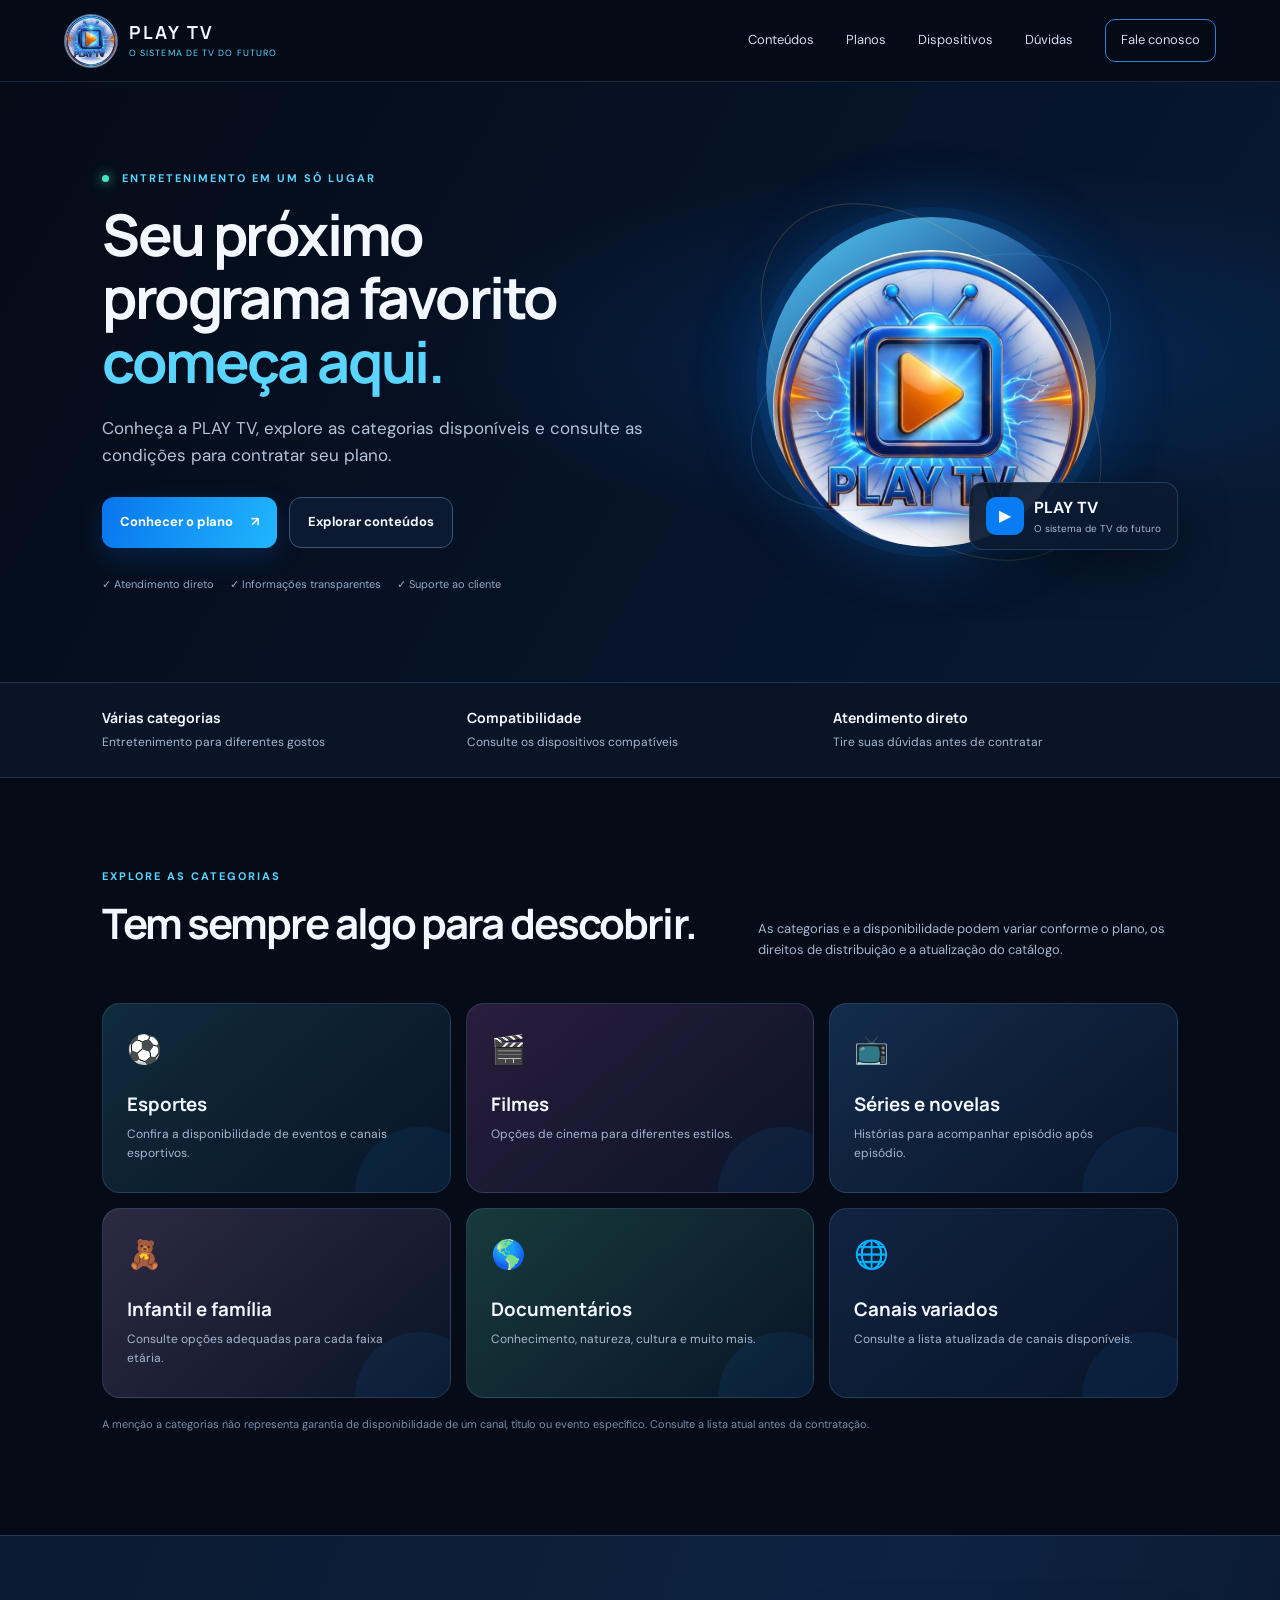
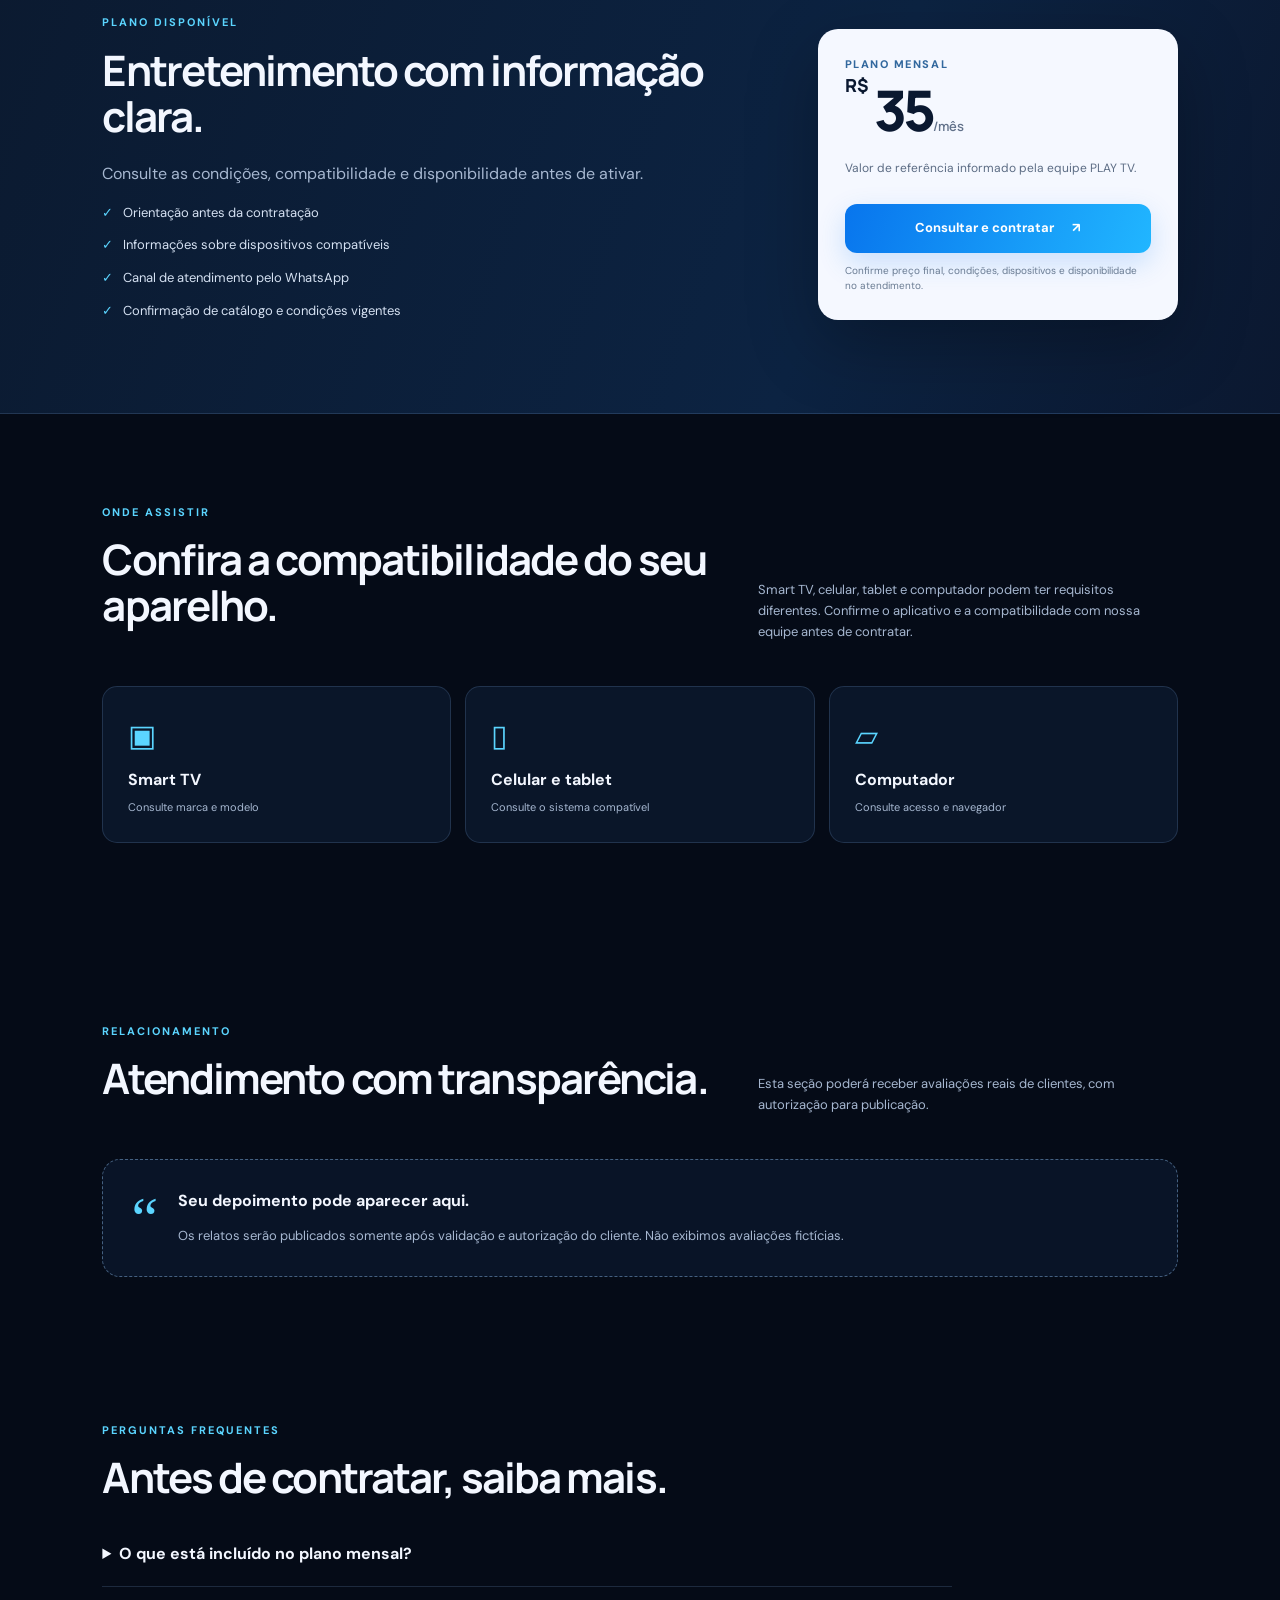
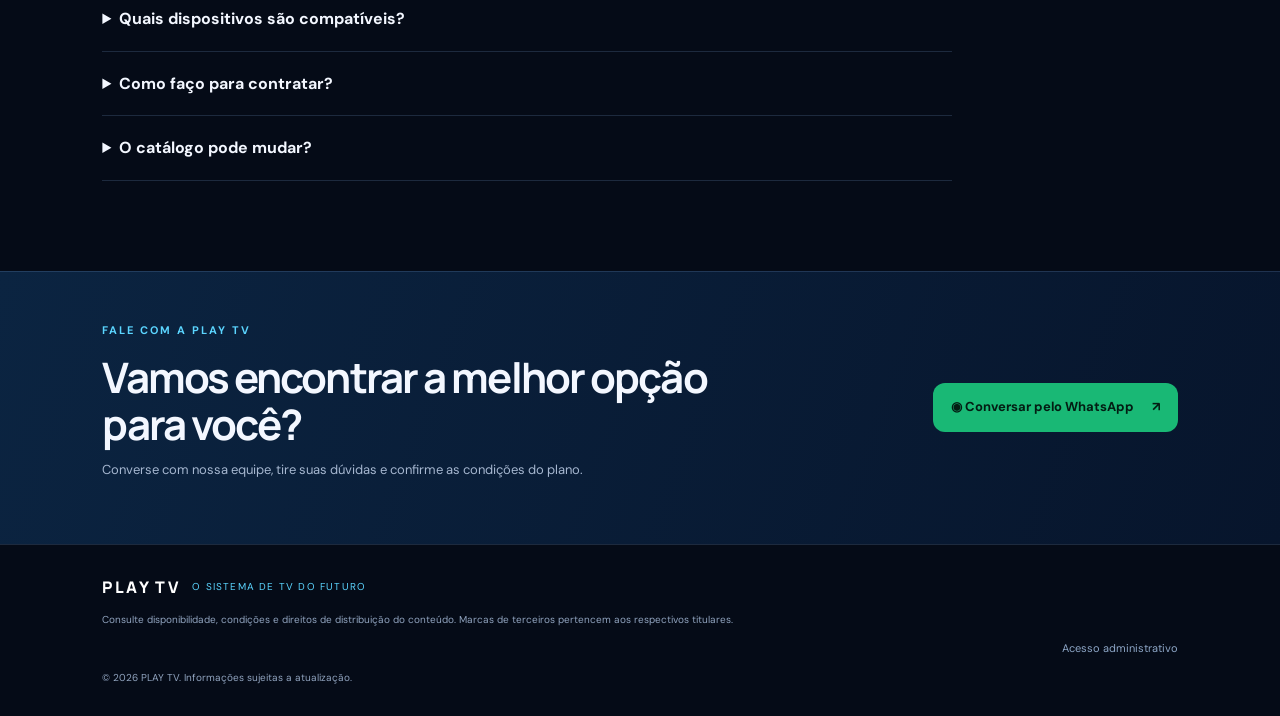
==== commit 454ce902: "Correct image source in hero-art section Fixed image source path for the PLAY TV logo." ====
--- a/index.html
+++ b/index.html
@@ -23,7 +23,7 @@
     <div class="hero-actions"><a class="button primary" href="#planos">Conhecer o plano <span>↗</span></a><a class="button secondary" href="#conteudos">Explorar conteúdos</a></div>
     <div class="trust-row"><span>✓ Atendimento direto</span><span>✓ Informações transparentes</span><span>✓ Suporte ao cliente</span></div>
   </div>
-  <div class="hero-art"><div class="orbit orbit-a"></div><div class="orbit orbit-b"></div><div class="logo-frame"><img src="assets/play-tv-logo-original.jpg" alt="Logomarca PLAY TV"></div><div class="float-card"><span class="float-icon">▶</span><span><b>PLAY TV</b><small>O sistema de TV do futuro</small></span></div></div>
+  <div class="hero-art"><div class="orbit orbit-a"></div><div class="orbit orbit-b"></div><div class="logo-frame"><.<img src="play-tv-logo-original.jpg" alt="Logomarca PLAY TV">"></div><div class="float-card"><span class="float-icon">▶</span><span><b>PLAY TV</b><small>O sistema de TV do futuro</small></span></div></div>
 </section>
 <section class="metrics" aria-label="Destaques"><div><b>Várias categorias</b><span>Entretenimento para diferentes gostos</span></div><div><b>Compatibilidade</b><span>Consulte os dispositivos compatíveis</span></div><div><b>Atendimento direto</b><span>Tire suas dúvidas antes de contratar</span></div></section>
 <section class="section" id="conteudos">
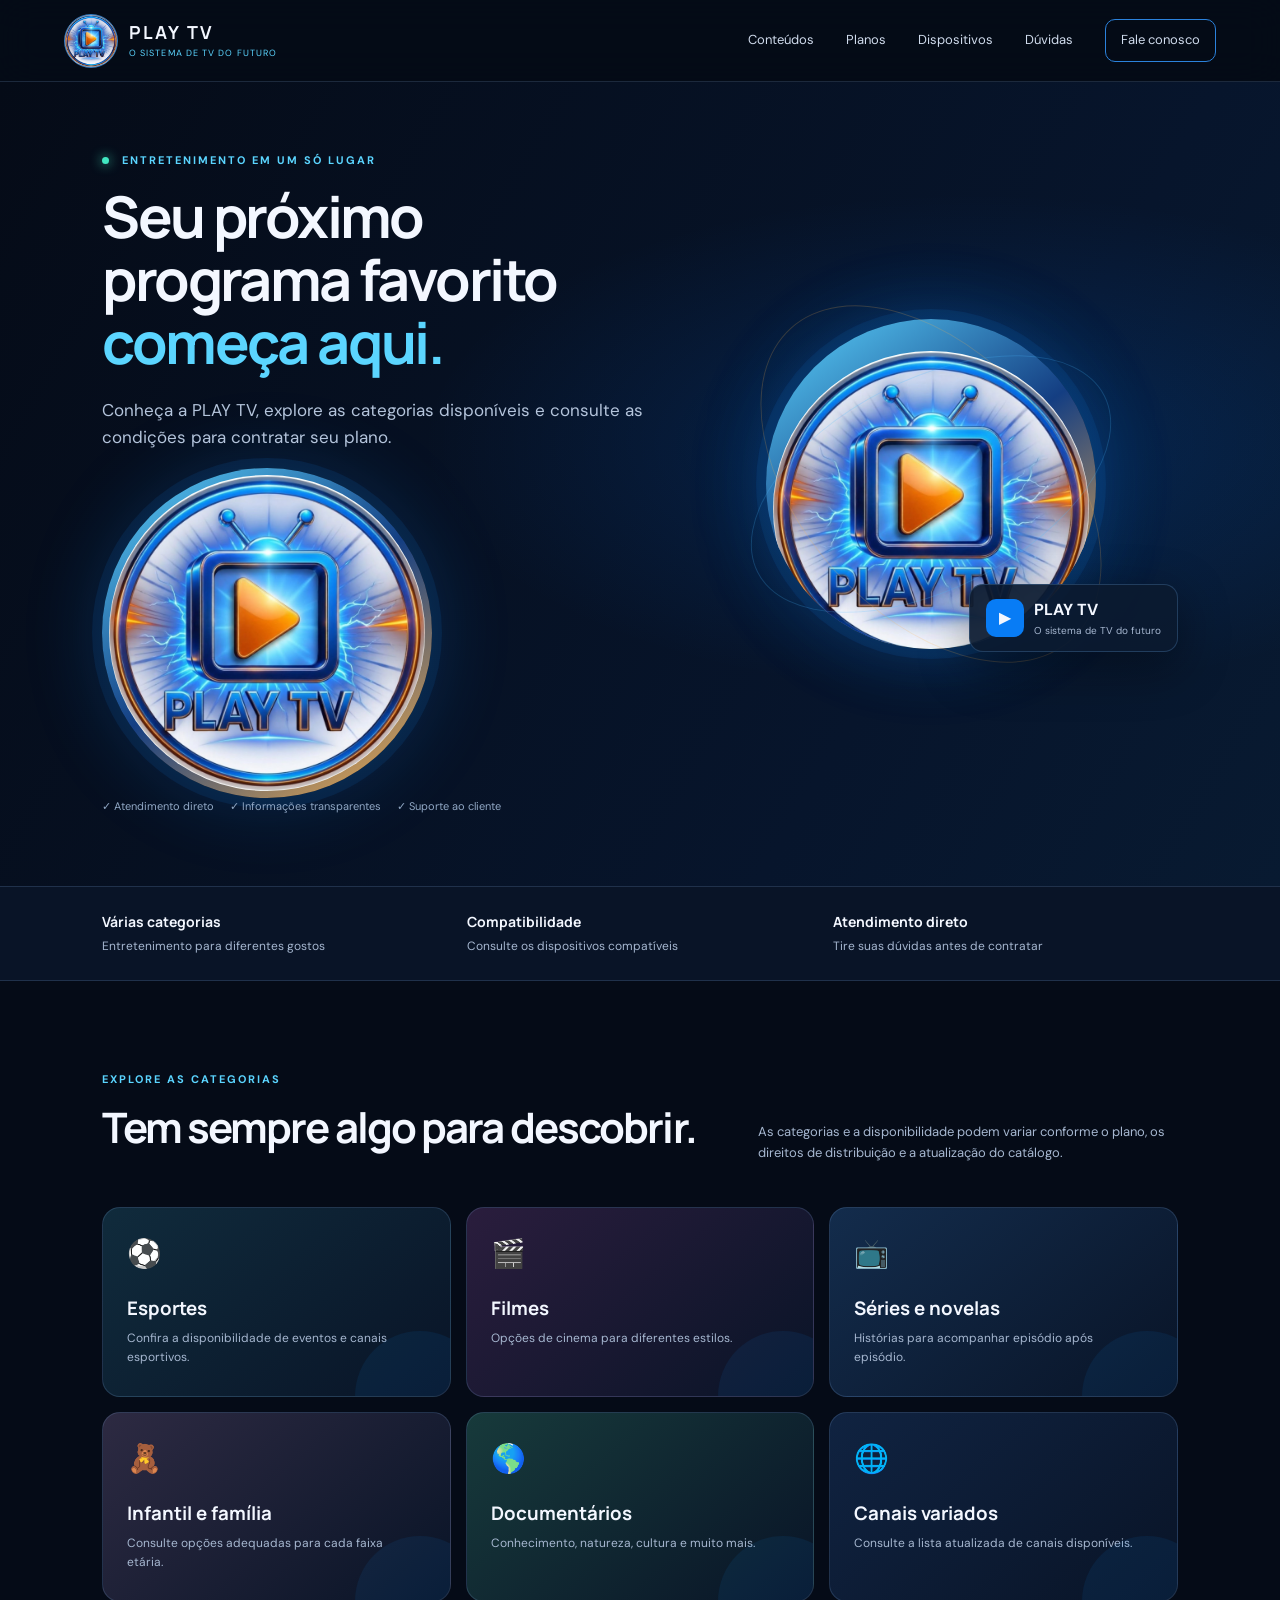
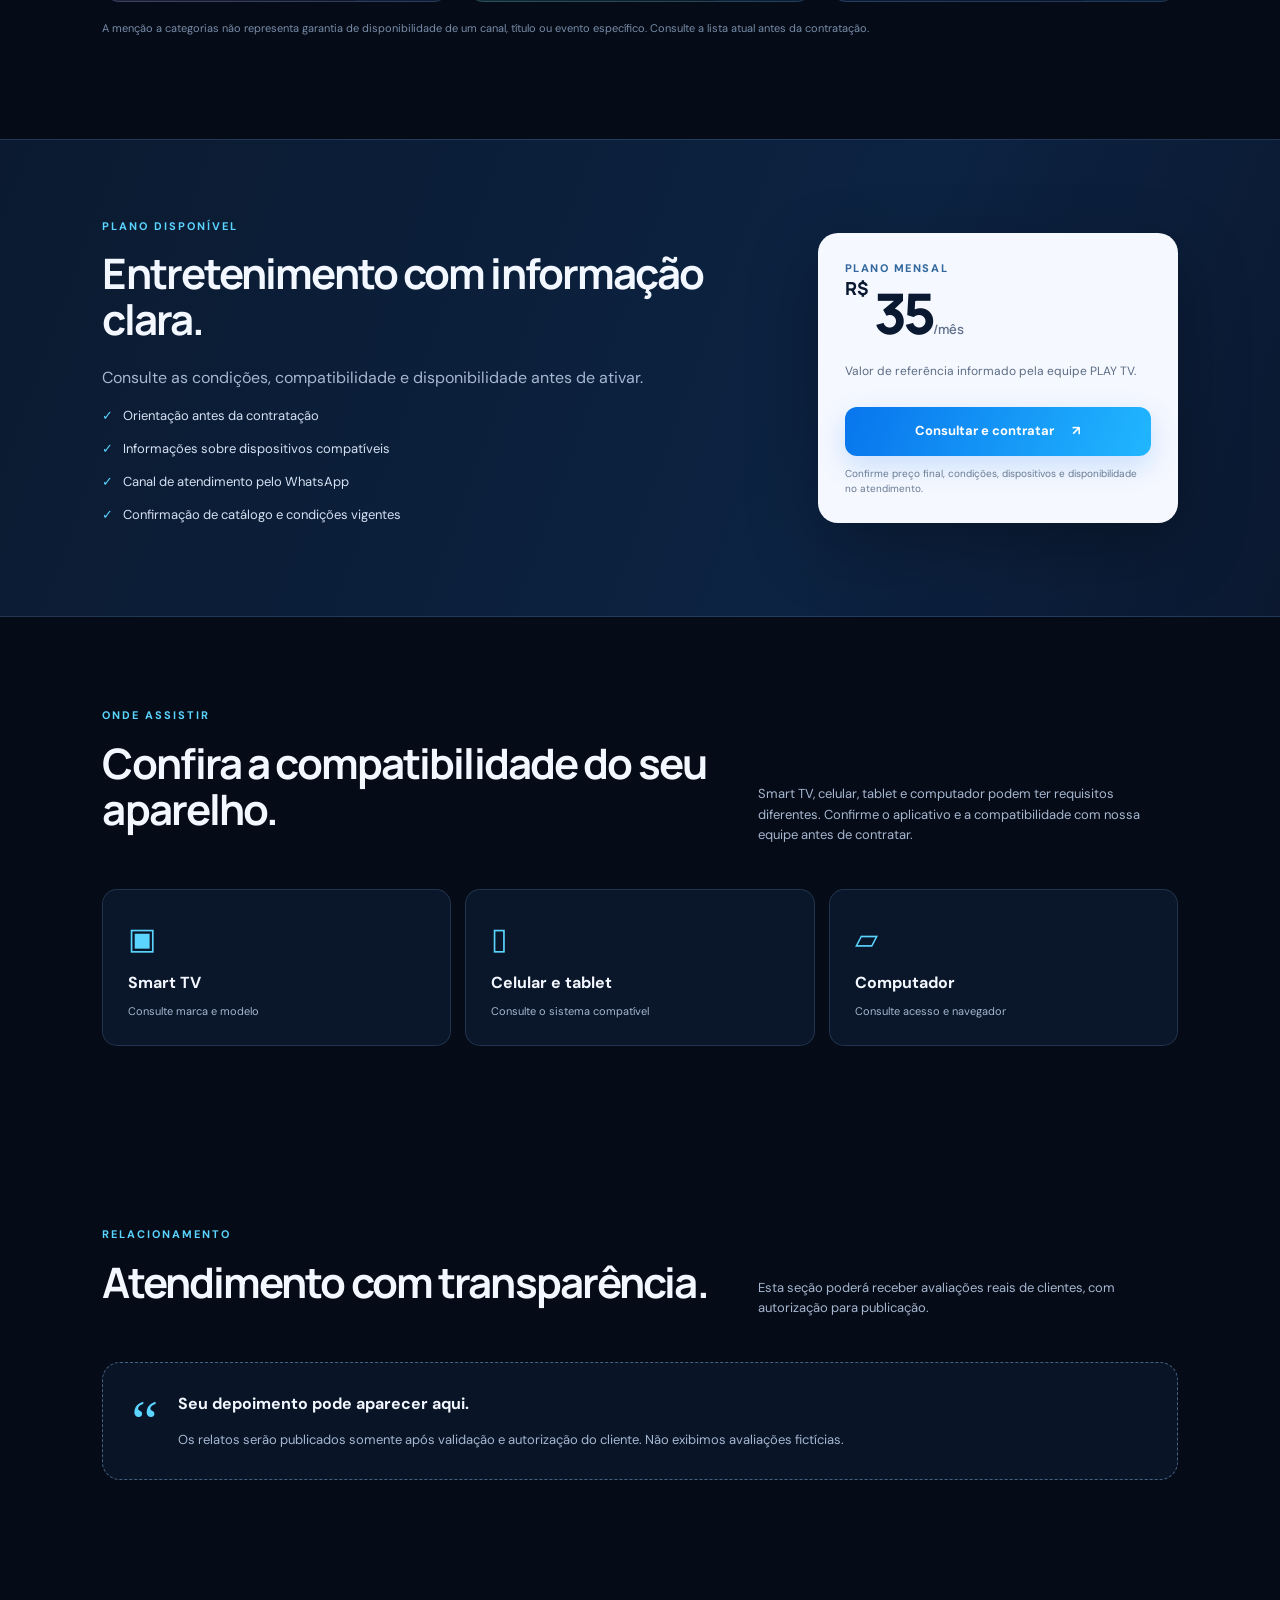
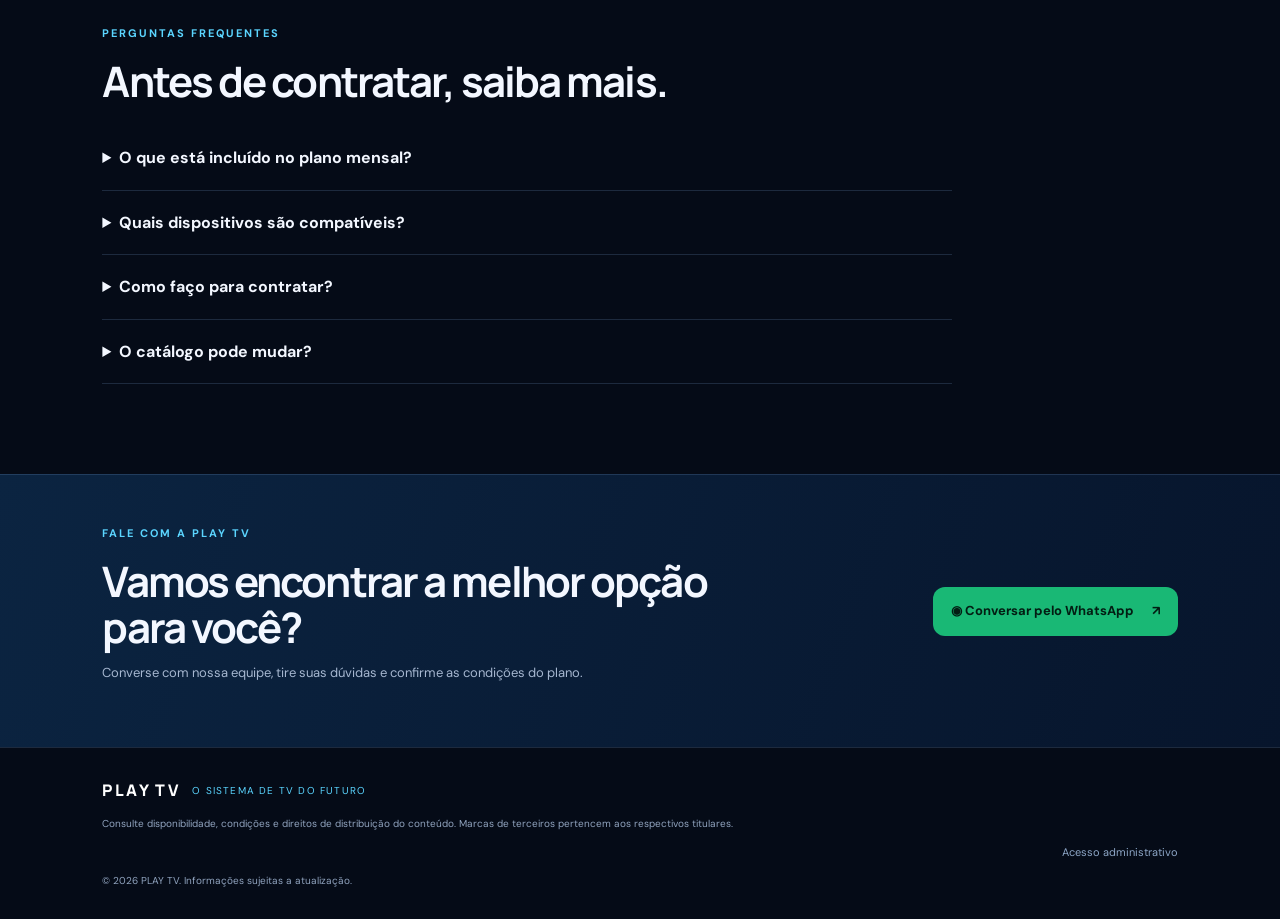
==== commit 00328000: "Update hero section by adding logo frame Replaced hero actions with logo frame in the hero section." ====
--- a/index.html
+++ b/index.html
@@ -20,7 +20,7 @@
     <p class="eyebrow"><span class="live-dot"></span> ENTRETENIMENTO EM UM SÓ LUGAR</p>
     <h1>Seu próximo programa favorito <em>começa aqui.</em></h1>
     <p class="lead">Conheça a PLAY TV, explore as categorias disponíveis e consulte as condições para contratar seu plano.</p>
-    <div class="hero-actions"><a class="button primary" href="#planos">Conhecer o plano <span>↗</span></a><a class="button secondary" href="#conteudos">Explorar conteúdos</a></div>
+    <div class="logo-frame"><img src="play-tv-logo-original.jpg" alt="Logomarca PLAY TV"></div>
     <div class="trust-row"><span>✓ Atendimento direto</span><span>✓ Informações transparentes</span><span>✓ Suporte ao cliente</span></div>
   </div>
   <div class="hero-art"><div class="orbit orbit-a"></div><div class="orbit orbit-b"></div><div class="logo-frame"><.<img src="play-tv-logo-original.jpg" alt="Logomarca PLAY TV">"></div><div class="float-card"><span class="float-icon">▶</span><span><b>PLAY TV</b><small>O sistema de TV do futuro</small></span></div></div>
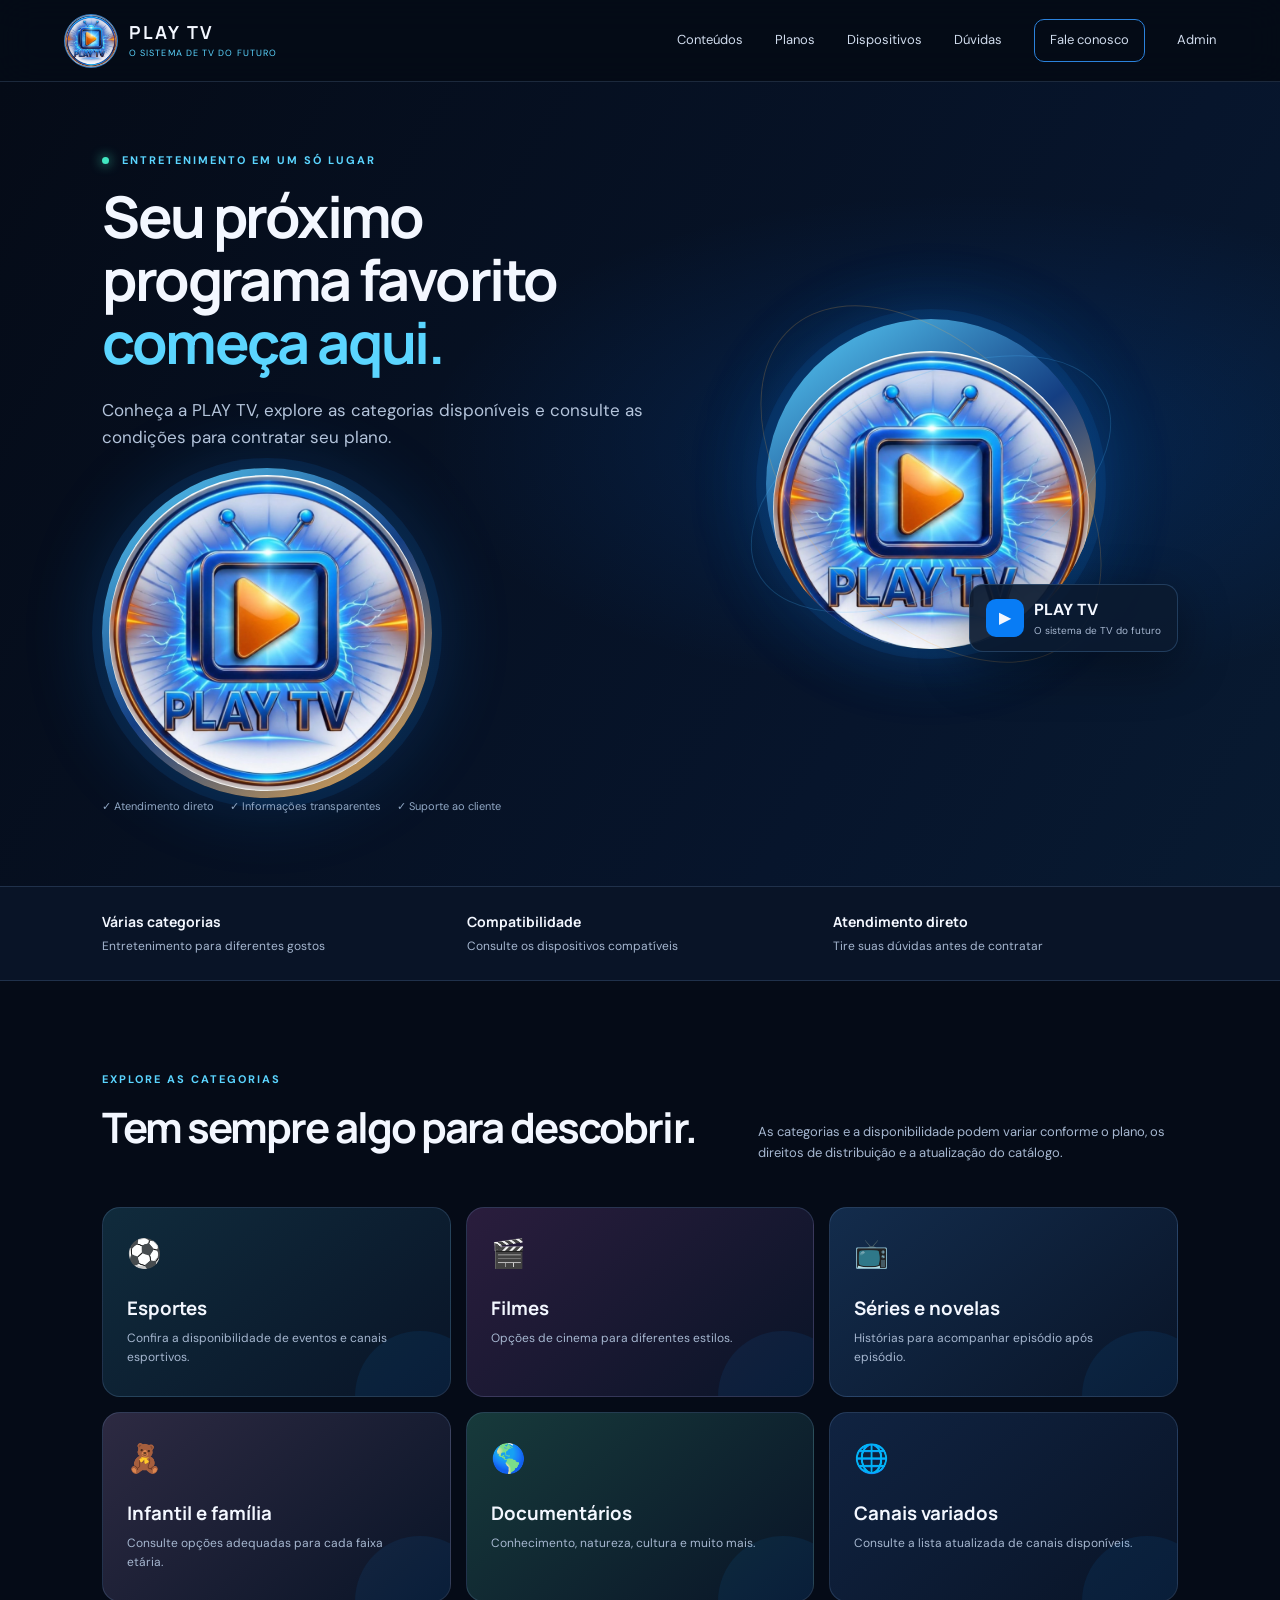
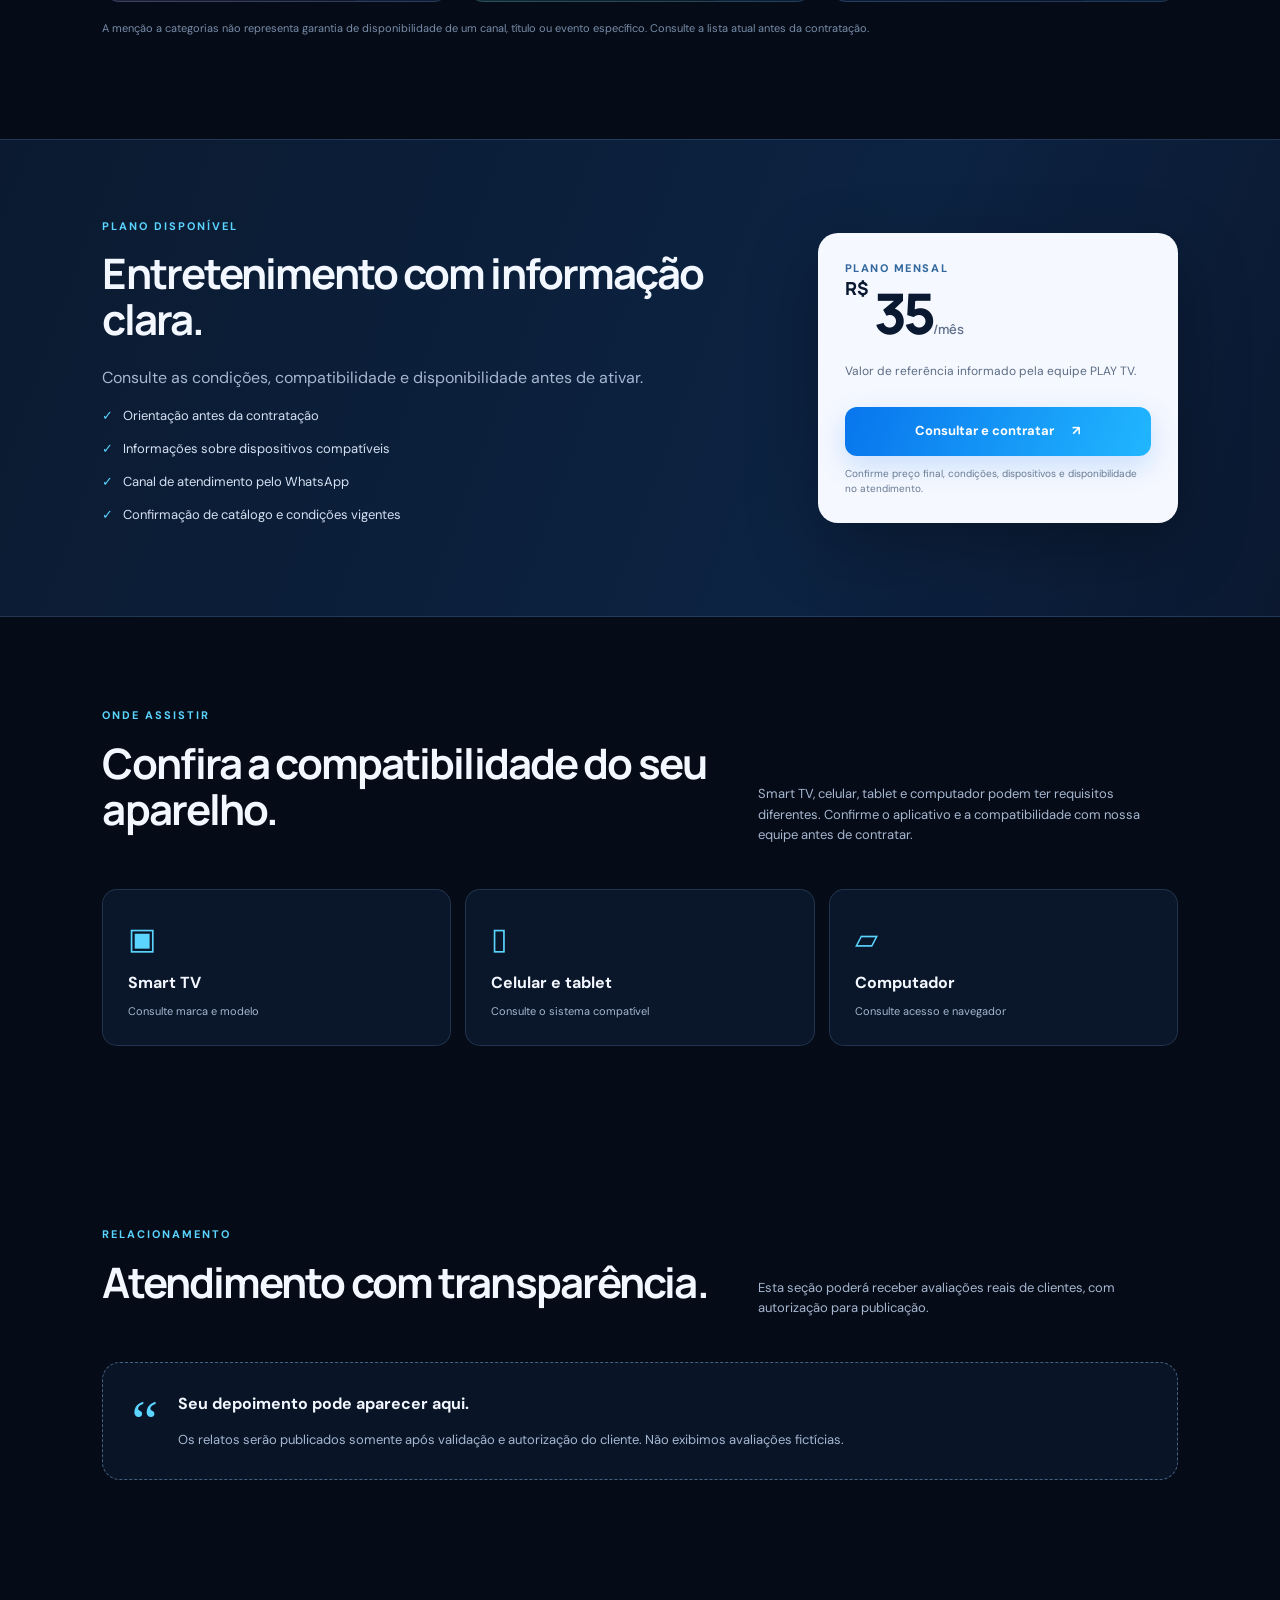
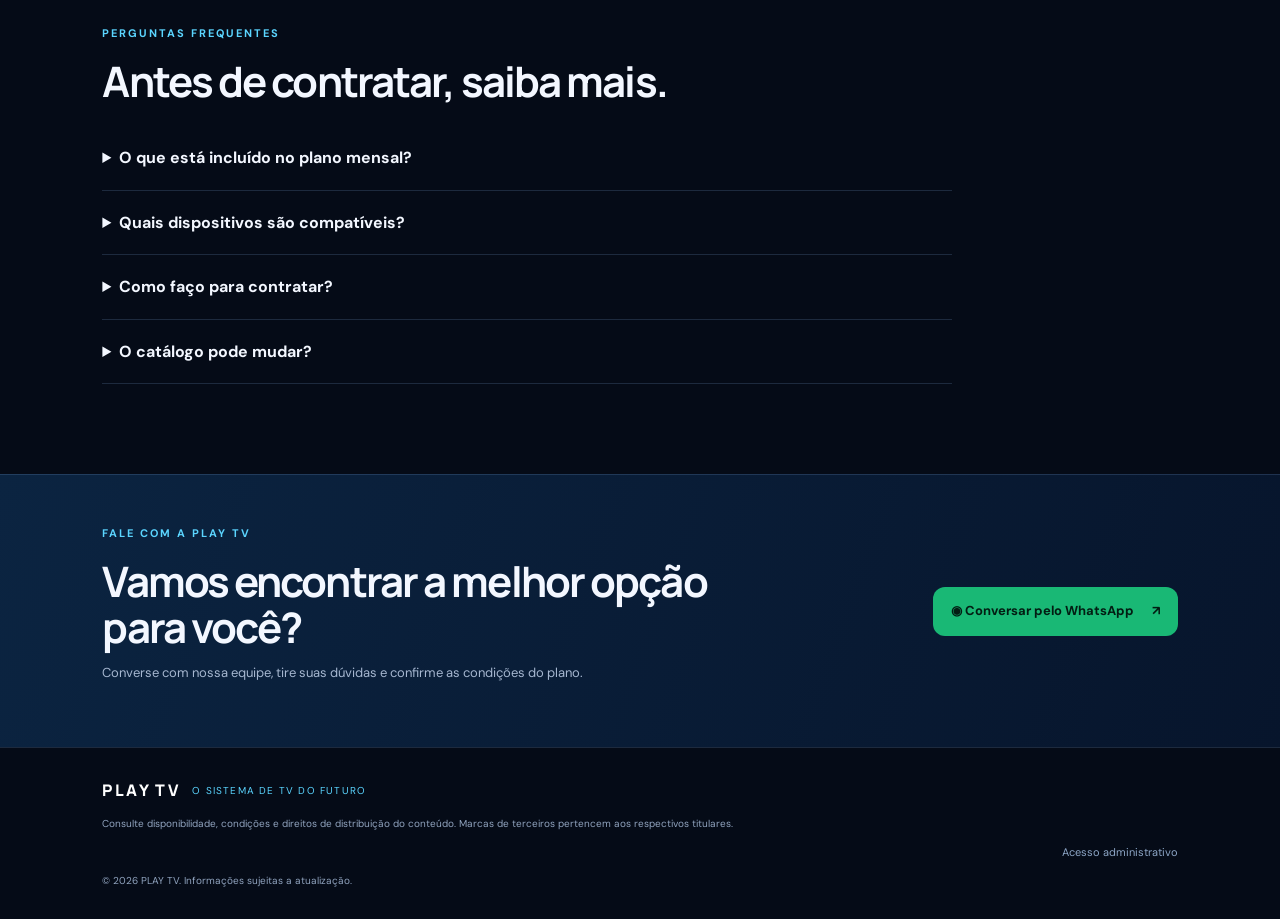
==== commit c01b123b: "Add Admin link to navigation menu" ====
--- a/index.html
+++ b/index.html
@@ -12,7 +12,7 @@
 <header class="topbar">
 <a class="brand" href="#inicio" aria-label="PLAY TV início"><img src="play-tv-logo-original.jpg" alt="Logomarca original PLAY TV"><span><b>PLAY TV</b><small>O SISTEMA DE TV DO FUTURO</small></span></a>
   <button class="menu-toggle" id="menuToggle" aria-label="Abrir menu">☰</button>
-  <nav id="nav"><a href="#conteudos">Conteúdos</a><a href="#planos">Planos</a><a href="#dispositivos">Dispositivos</a><a href="#duvidas">Dúvidas</a><a class="nav-cta" href="#contato">Fale conosco</a></nav>
+  <nav id="nav"><a href="#conteudos">Conteúdos</a><a href="#planos">Planos</a><a href="#dispositivos">Dispositivos</a><a href="#duvidas">Dúvidas</a><a class="nav-cta" href="#contato">Fale conosco</a><a href="admin.html">Admin</a></nav>
 </header>
 <main>
 <section class="hero" id="inicio">
